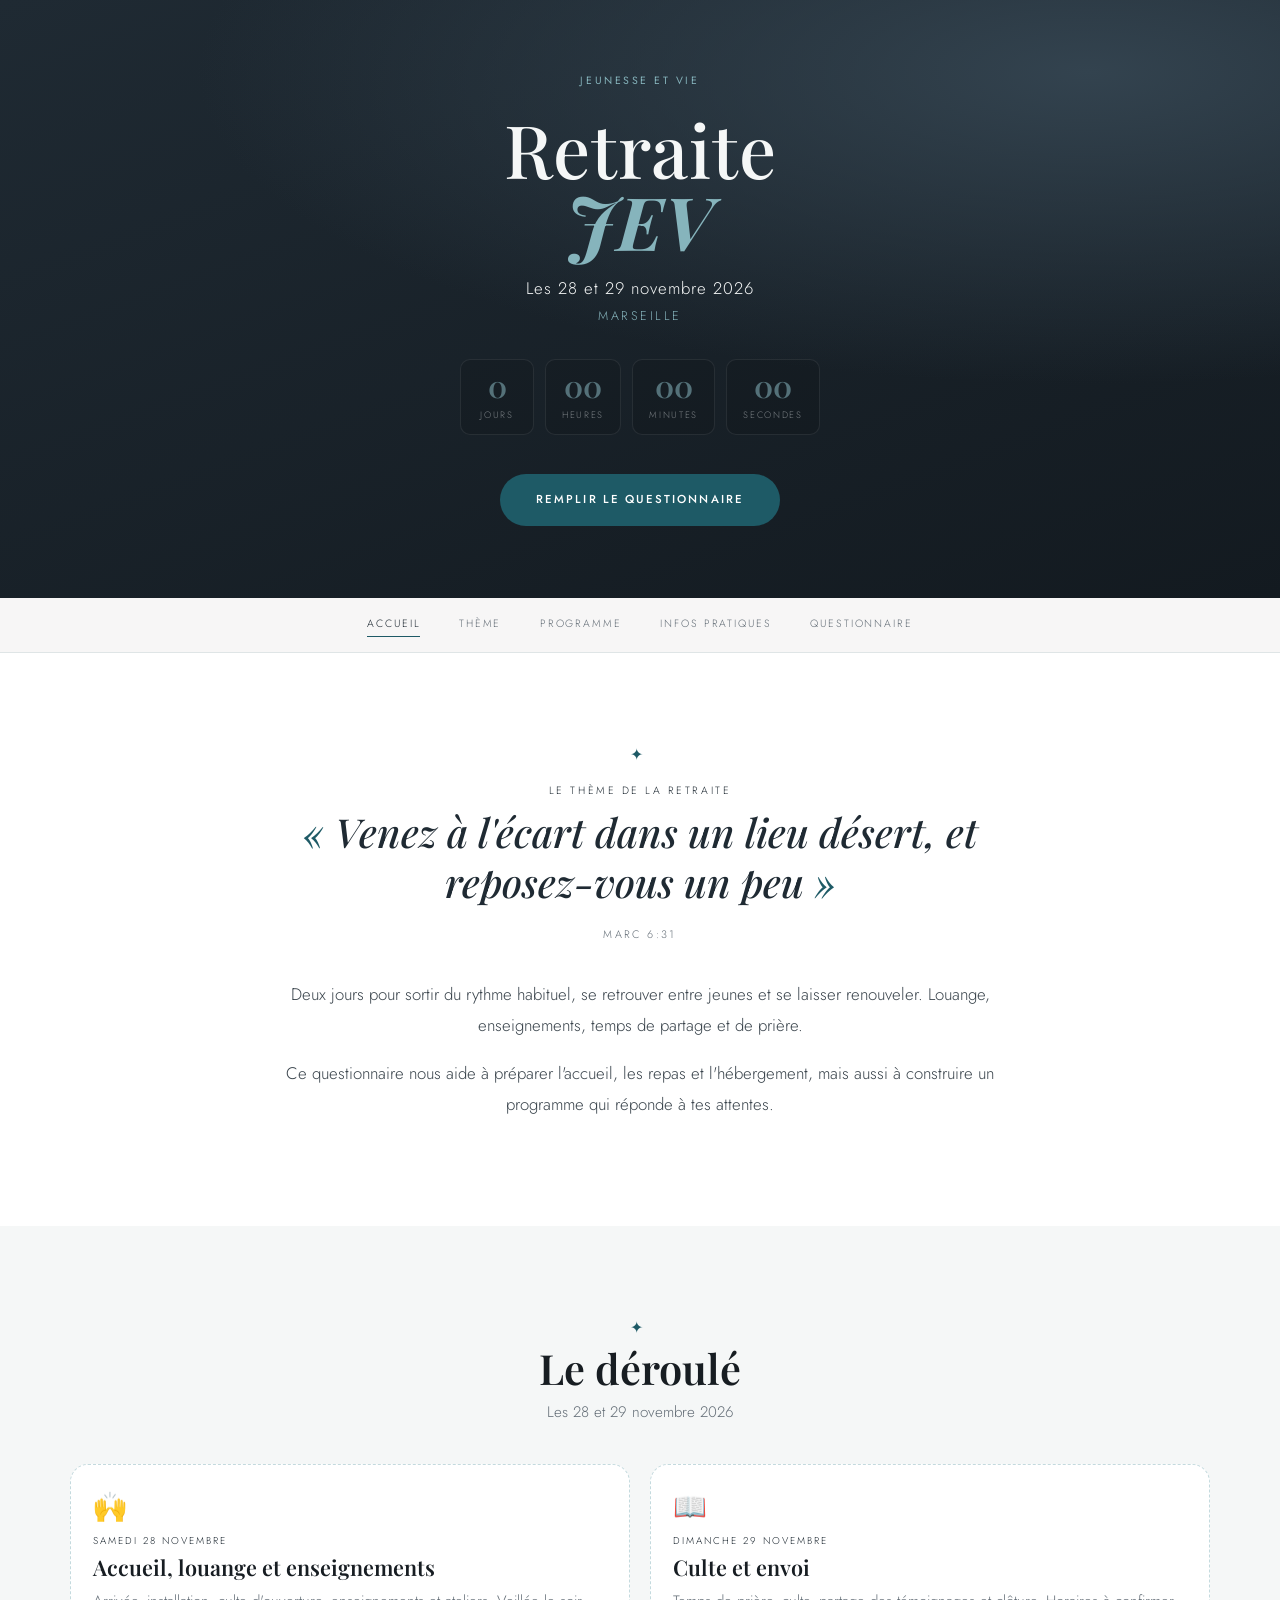
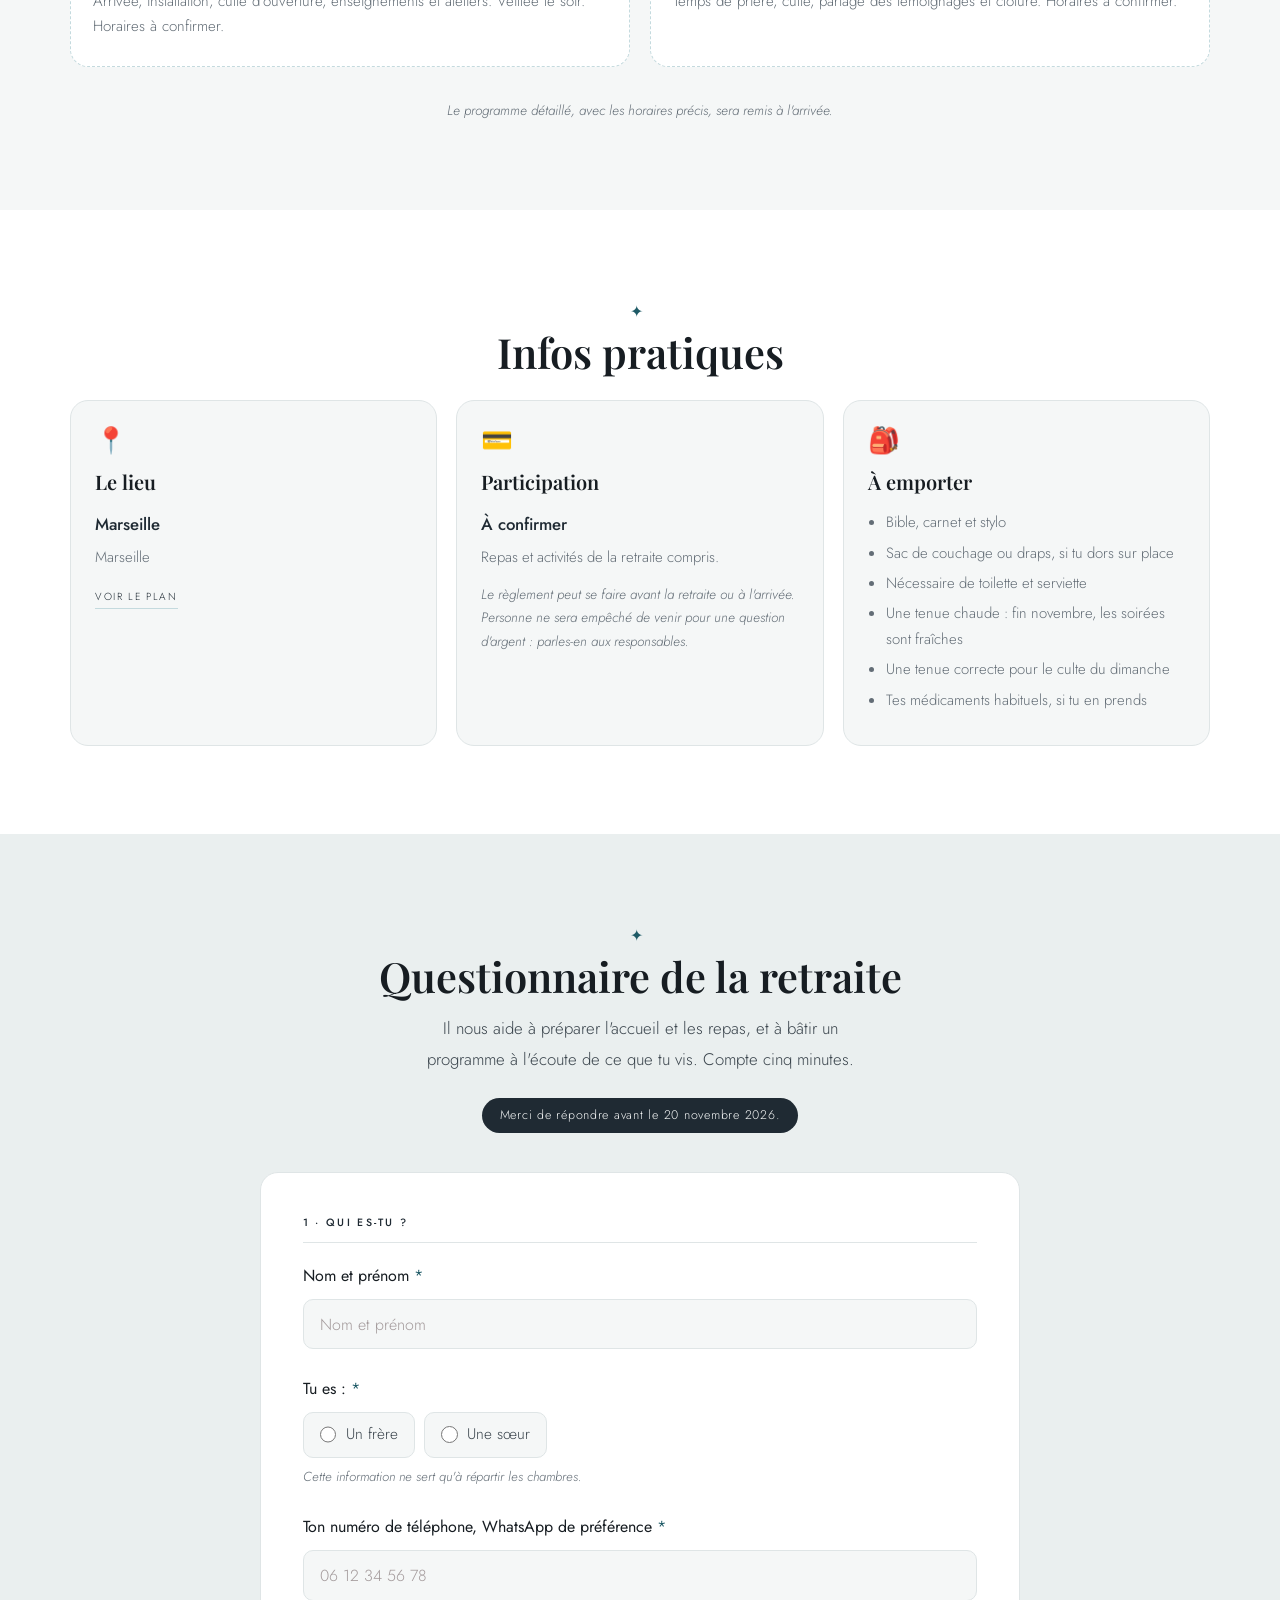
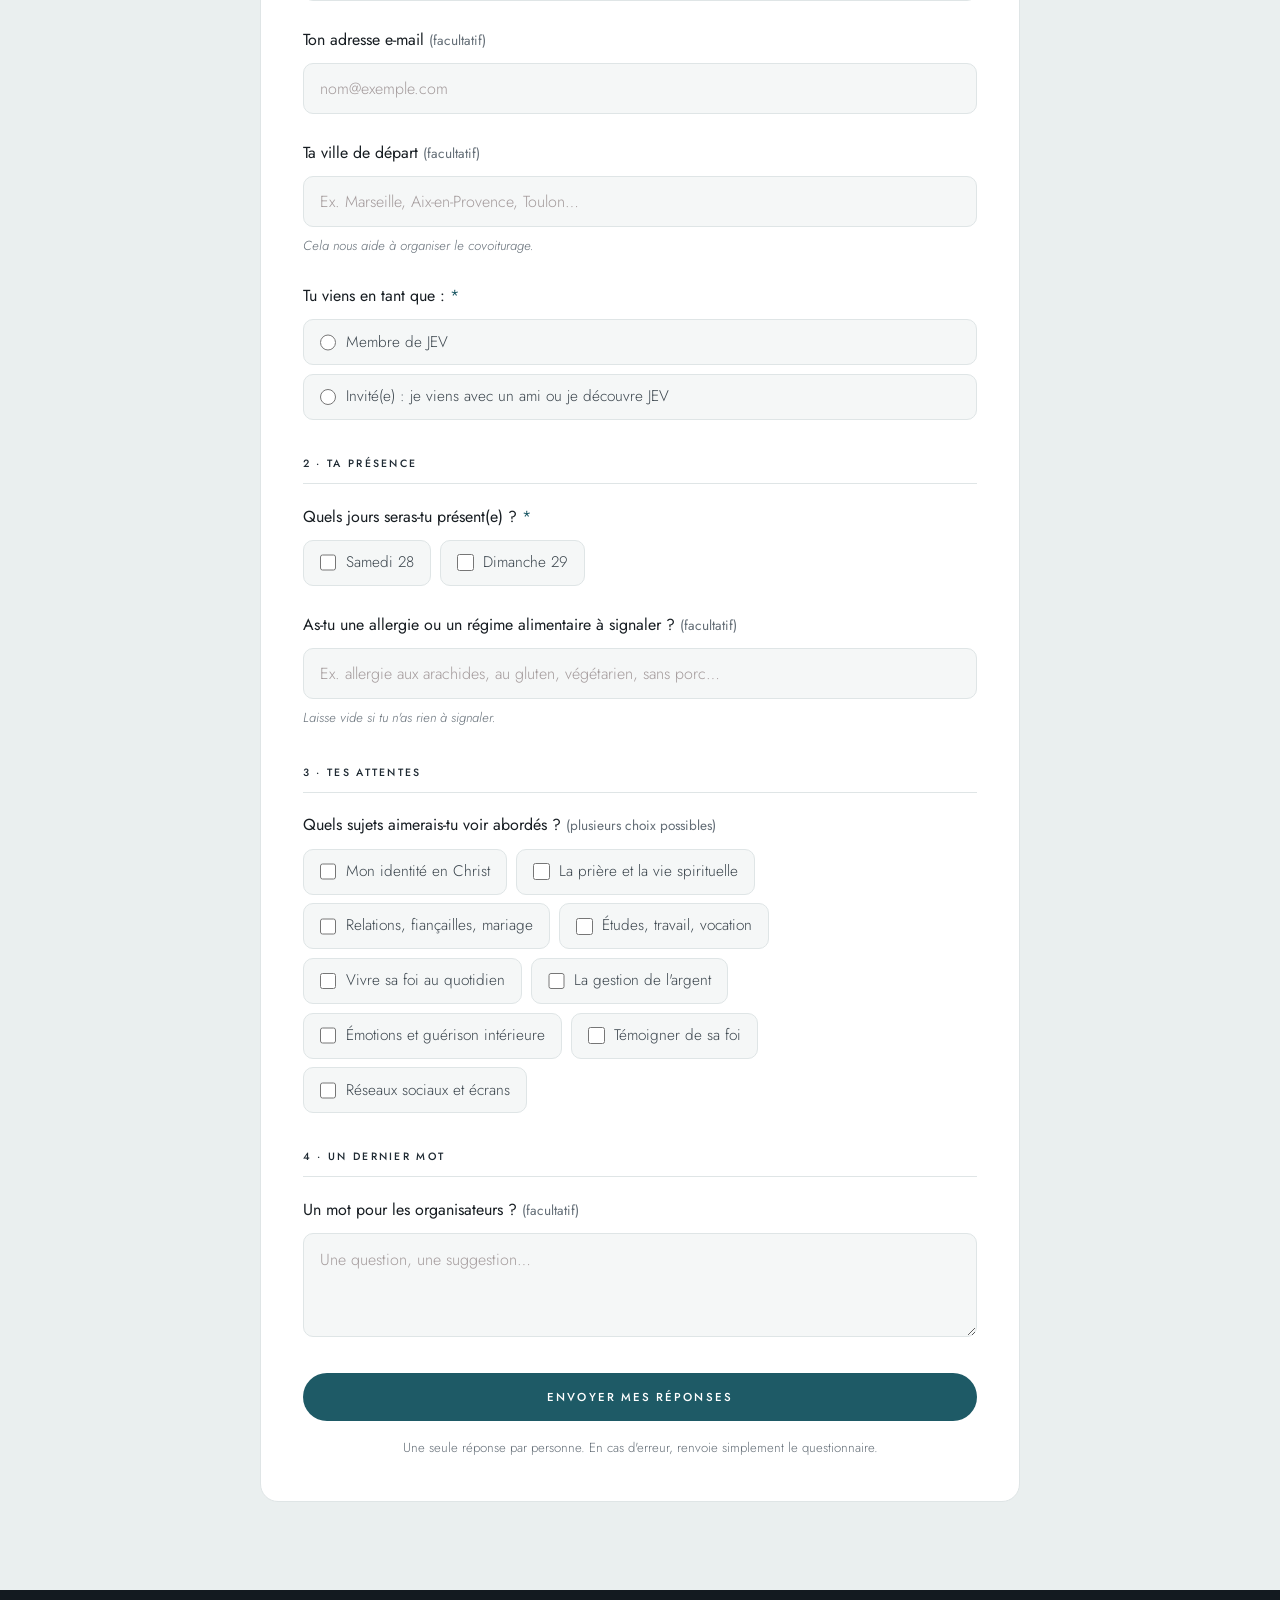
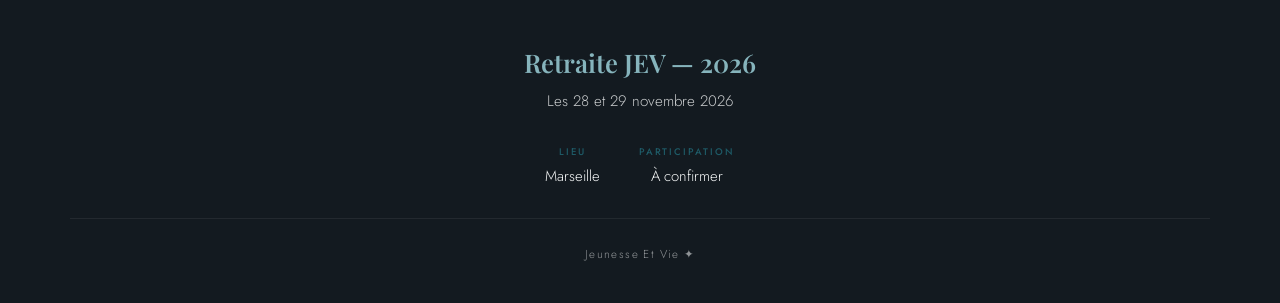
==== index.html @ a03379f2 "Site du questionnaire de la retraite JEV Co-Authored-By: Claude Opus 5.5 <noreply@anthropic.com>" ====
<!DOCTYPE html>
<html lang="fr">
<head>
<meta charset="utf-8">
<meta name="viewport" content="width=device-width, initial-scale=1">
<title>Retraite JEV 2026 — Questionnaire</title>
<meta name="description" content="Retraite de Jeunesse Et Vie, les 28 et 29 novembre 2026 à Marseille. Inscris-toi et dis-nous ce que tu attends de ces deux jours.">

<meta property="og:title" content="Retraite JEV — 28 et 29 novembre 2026, Marseille">
<meta property="og:description" content="Inscris-toi à la retraite de Jeunesse Et Vie et partage tes attentes.">
<meta property="og:type" content="website">

<link rel="preconnect" href="https://fonts.googleapis.com">
<link rel="preconnect" href="https://fonts.gstatic.com" crossorigin>
<link href="https://fonts.googleapis.com/css2?family=Playfair+Display:ital,wght@0,500;0,600;0,700;1,500&family=Jost:wght@300;400;500;600&display=swap" rel="stylesheet">
<link rel="stylesheet" href="style.css">
</head>
<body>

<div id="demo-banner" class="demo-banner" hidden>
  <strong>Mode démonstration</strong> — Supabase n'est pas encore configuré&nbsp;: les réponses restent dans le navigateur et ne parviennent pas aux organisateurs.
  <span class="demo-banner__hint">N'envoyez pas encore le lien&nbsp;: ce bandeau disparaîtra dès que les deux clés seront renseignées dans <code>config.js</code> (voir README.md).</span>
</div>

<!-- ============================ HERO ============================ -->
<header class="hero hero--seul" id="accueil">
  <div class="hero__text">
    <p class="overline" id="hero-orga">Jeunesse Et Vie</p>
    <h1 class="titre">
      <span>Retraite</span>
      <span class="titre__fort">JEV</span>
    </h1>
    <p class="hero__date" data-date-texte>Les 28 et 29 novembre 2026</p>
    <p class="hero__lieu" id="hero-lieu">Marseille</p>

    <div class="countdown" id="countdown" aria-label="Compte à rebours">
      <div class="countdown__cell"><b data-cd="j">–</b><span>jours</span></div>
      <div class="countdown__cell"><b data-cd="h">–</b><span>heures</span></div>
      <div class="countdown__cell"><b data-cd="m">–</b><span>minutes</span></div>
      <div class="countdown__cell"><b data-cd="s">–</b><span>secondes</span></div>
    </div>

    <a class="btn btn--primary" href="#inscription">Remplir le questionnaire</a>
  </div>
</header>

<!-- ============================ NAV ============================ -->
<nav class="nav" id="nav">
  <a href="#accueil">Accueil</a>
  <a href="#theme">Thème</a>
  <a href="#programme">Programme</a>
  <a href="#infos">Infos pratiques</a>
  <a href="#inscription">Questionnaire</a>
</nav>

<!-- ============================ THÈME ============================ -->
<section class="section section--theme" id="theme">
  <div class="wrap wrap--narrow center">
    <span class="ornament">✦</span>
    <p class="section__over">Le thème de la retraite</p>
    <blockquote class="citation">
      <p id="theme-citation"></p>
      <cite id="theme-ref"></cite>
    </blockquote>
    <div class="lede" id="theme-texte"></div>
  </div>
</section>

<!-- ========================== PROGRAMME ========================== -->
<section class="section section--programme" id="programme">
  <div class="wrap">
    <div class="center">
      <span class="ornament">✦</span>
      <h2 class="h2">Le déroulé</h2>
      <p class="section__sub" data-date-texte>Les 28 et 29 novembre 2026</p>
    </div>
    <div class="timeline" id="timeline"></div>
    <p class="programme__note">Le programme détaillé, avec les horaires précis, sera remis à l'arrivée.</p>
  </div>
</section>

<!-- =========================== INFOS =========================== -->
<section class="section section--infos" id="infos">
  <div class="wrap">
    <div class="center">
      <span class="ornament">✦</span>
      <h2 class="h2">Infos pratiques</h2>
    </div>

    <div class="cards">
      <article class="card">
        <div class="card__icone" aria-hidden="true">📍</div>
        <h3 class="card__titre">Le lieu</h3>
        <p class="card__fort" id="lieu-nom">Marseille</p>
        <p class="card__texte" id="lieu-adresse"></p>
        <a class="card__lien" id="lieu-carte" href="#" target="_blank" rel="noopener" hidden>Voir le plan</a>
      </article>

      <article class="card">
        <div class="card__icone" aria-hidden="true">💳</div>
        <h3 class="card__titre">Participation</h3>
        <p class="card__fort" id="cotisation-montant"></p>
        <p class="card__texte" id="cotisation-detail"></p>
        <div class="card__paiement" id="cotisation-paiement"></div>
        <p class="card__note" id="cotisation-note"></p>
      </article>

      <article class="card">
        <div class="card__icone" aria-hidden="true">🎒</div>
        <h3 class="card__titre">À emporter</h3>
        <ul class="card__liste">
          <li>Bible, carnet et stylo</li>
          <li>Sac de couchage ou draps, si tu dors sur place</li>
          <li>Nécessaire de toilette et serviette</li>
          <li>Une tenue chaude : fin novembre, les soirées sont fraîches</li>
          <li>Une tenue correcte pour le culte du dimanche</li>
          <li>Tes médicaments habituels, si tu en prends</li>
        </ul>
      </article>

      <article class="card" id="card-contact">
        <div class="card__icone" aria-hidden="true">📞</div>
        <h3 class="card__titre">Une question&nbsp;?</h3>
        <p class="card__texte">Les responsables répondent à toutes tes questions&nbsp;:</p>
        <p class="card__fort"><a id="infoline-lien" href="#"></a></p>
        <a class="card__lien" id="infoline-wa" href="#" target="_blank" rel="noopener">Écrire sur WhatsApp</a>
      </article>
    </div>
  </div>
</section>

<!-- ========================= QUESTIONNAIRE ========================= -->
<section class="section section--form" id="inscription">
  <div class="wrap wrap--form">
    <div class="center">
      <span class="ornament">✦</span>
      <h2 class="h2">Questionnaire de la retraite</h2>
      <p class="lede lede--tight">
        Il nous aide à préparer l'accueil et les repas,
        et à bâtir un programme à l'écoute de ce que tu vis. Compte cinq minutes.
      </p>
      <p class="deadline" id="deadline"></p>
    </div>

    <form class="form" id="camp-form" novalidate>

      <!-- ============ 1. Identité ============ -->
      <p class="form__etape">1 · Qui es-tu&nbsp;?</p>

      <fieldset class="field">
        <label class="q" for="nom">Nom et prénom <span class="req">*</span></label>
        <input class="input" type="text" id="nom" name="nom" autocomplete="name"
               placeholder="Nom et prénom" required>
        <p class="err" data-err-for="nom"></p>
      </fieldset>

      <fieldset class="field">
        <legend class="q">Tu es&nbsp;: <span class="req">*</span></legend>
        <div class="choices choices--row">
          <label class="choice"><input type="radio" name="sexe" value="Frère"><span>Un frère</span></label>
          <label class="choice"><input type="radio" name="sexe" value="Sœur"><span>Une sœur</span></label>
        </div>
        <p class="hint">Cette information ne sert qu'à répartir les chambres.</p>
        <p class="err" data-err-for="sexe"></p>
      </fieldset>

      <fieldset class="field">
        <label class="q" for="telephone">Ton numéro de téléphone, WhatsApp de préférence <span class="req">*</span></label>
        <input class="input" type="tel" id="telephone" name="telephone" autocomplete="tel"
               placeholder="06 12 34 56 78" required>
        <p class="err" data-err-for="telephone"></p>
      </fieldset>

      <fieldset class="field">
        <label class="q" for="email">Ton adresse e-mail <span class="opt">(facultatif)</span></label>
        <input class="input" type="email" id="email" name="email" autocomplete="email"
               placeholder="nom@exemple.com">
      </fieldset>

      <fieldset class="field">
        <label class="q" for="ville">Ta ville de départ <span class="opt">(facultatif)</span></label>
        <input class="input" type="text" id="ville" name="ville"
               placeholder="Ex. Marseille, Aix-en-Provence, Toulon…">
        <p class="hint">Cela nous aide à organiser le covoiturage.</p>
      </fieldset>

      <fieldset class="field">
        <legend class="q">Tu viens en tant que&nbsp;: <span class="req">*</span></legend>
        <div class="choices">
          <label class="choice"><input type="radio" name="statut" value="Membre de JEV"><span>Membre de JEV</span></label>
          <label class="choice"><input type="radio" name="statut" value="Invité(e)"><span>Invité(e) : je viens avec un ami ou je découvre JEV</span></label>
        </div>
        <p class="err" data-err-for="statut"></p>
      </fieldset>

      <fieldset class="field" id="field-invite-par" hidden>
        <label class="q" for="invite_par">Qui t'a invité(e)&nbsp;? <span class="opt">(facultatif)</span></label>
        <input class="input" type="text" id="invite_par" name="invite_par" placeholder="Le nom de la personne">
      </fieldset>

      <!-- ============ 2. Présence ============ -->
      <p class="form__etape">2 · Ta présence</p>

      <fieldset class="field">
        <legend class="q">Quels jours seras-tu présent(e)&nbsp;? <span class="req">*</span></legend>
        <div class="choices choices--row">
          <label class="choice"><input type="checkbox" name="jours" value="Sam. 28"><span>Samedi 28</span></label>
          <label class="choice"><input type="checkbox" name="jours" value="Dim. 29"><span>Dimanche 29</span></label>
        </div>
        <p class="err" data-err-for="jours"></p>
      </fieldset>

      <fieldset class="field">
        <label class="q" for="repas">As-tu une allergie ou un régime alimentaire à signaler&nbsp;? <span class="opt">(facultatif)</span></label>
        <input class="input" type="text" id="repas" name="repas"
               placeholder="Ex. allergie aux arachides, au gluten, végétarien, sans porc…">
        <p class="hint">Laisse vide si tu n'as rien à signaler.</p>
      </fieldset>


      <!-- ============ 3. Tes attentes ============ -->
      <p class="form__etape" id="etape-attentes">3 · Tes attentes</p>

      <fieldset class="field">
        <legend class="q">Quels sujets aimerais-tu voir abordés&nbsp;? <span class="opt">(plusieurs choix possibles)</span></legend>
        <div class="choices choices--row">
          <label class="choice"><input type="checkbox" name="sujets" value="Mon identité en Christ"><span>Mon identité en Christ</span></label>
          <label class="choice"><input type="checkbox" name="sujets" value="La prière et la vie spirituelle"><span>La prière et la vie spirituelle</span></label>
          <label class="choice"><input type="checkbox" name="sujets" value="Les relations, les fiançailles, le mariage"><span>Relations, fiançailles, mariage</span></label>
          <label class="choice"><input type="checkbox" name="sujets" value="Les études, le travail, la vocation"><span>Études, travail, vocation</span></label>
          <label class="choice"><input type="checkbox" name="sujets" value="Vivre sa foi au quotidien"><span>Vivre sa foi au quotidien</span></label>
          <label class="choice"><input type="checkbox" name="sujets" value="La gestion de l'argent"><span>La gestion de l'argent</span></label>
          <label class="choice"><input type="checkbox" name="sujets" value="Les émotions, les blessures, la guérison intérieure"><span>Émotions et guérison intérieure</span></label>
          <label class="choice"><input type="checkbox" name="sujets" value="Témoigner de sa foi"><span>Témoigner de sa foi</span></label>
          <label class="choice"><input type="checkbox" name="sujets" value="Les réseaux sociaux et l'usage des écrans"><span>Réseaux sociaux et écrans</span></label>
        </div>
      </fieldset>

      <!-- ============ 4. Commissions ============ -->
      <p class="form__etape" id="etape-contribution">4 · Les commissions</p>

      <div id="bloc-commissions" hidden>
        <fieldset class="field">
          <legend class="q">Dans quelle(s) commission(s) aimerais-tu servir&nbsp;? <span class="opt">(plusieurs choix possibles)</span></legend>
          <p class="hint">Les commissions préparent la retraite dès maintenant et la font vivre sur place. Coche celles qui te parlent : un responsable te recontactera.</p>
          <div class="choices">
            <label class="choice choice--desc"><input type="checkbox" name="commissions" value="Accueil &amp; Hébergement"><span><b>Accueil &amp; Hébergement</b><small>Organisation de l'accueil des frères : gestion des arrivées, du nombre de participants, de l'installation et du couchage.</small></span></label>
            <label class="choice choice--desc"><input type="checkbox" name="commissions" value="Communication"><span><b>Communication</b><small>Gestion de tous les moyens de communication de la retraite : flyers, teaser, spot, annonces et transmission des informations pratiques.</small></span></label>
            <label class="choice choice--desc"><input type="checkbox" name="commissions" value="Prière / Jeûnes"><span><b>Prière / Jeûnes</b><small>Porter la retraite par la prière et le jeûne avant et pendant l'événement.</small></span></label>
            <label class="choice choice--desc"><input type="checkbox" name="commissions" value="Point financier"><span><b>Point financier</b><small>Gestion financière de la retraite : réflexion sur le budget, mobilisation des ressources et recherche de fonds.</small></span></label>
            <label class="choice choice--desc"><input type="checkbox" name="commissions" value="Logistique"><span><b>Logistique</b><small>Penser et organiser le schéma logistique depuis toutes les villes vers le lieu de la retraite, calcul des différents coûts.</small></span></label>
            <label class="choice choice--desc"><input type="checkbox" name="commissions" value="Enfants"><span><b>Enfants</b><small>Ministère auprès des enfants : encadrement et gestion des enfants durant toute la retraite.</small></span></label>
            <label class="choice choice--desc"><input type="checkbox" name="commissions" value="Point santé"><span><b>Point santé</b><small>Gestion de la trousse de secours et des soins de première nécessité (de préférence par des frères du domaine de la santé).</small></span></label>
            <label class="choice choice--desc"><input type="checkbox" name="commissions" value="Animation"><span><b>Animation</b><small>Organisation des jeux et activités favorisant la communion fraternelle.</small></span></label>
            <label class="choice choice--desc"><input type="checkbox" name="commissions" value="Restauration"><span><b>Restauration</b><small>Élaboration des menus, calcul du budget, courses, préparation des repas et service.</small></span></label>
            <label class="choice choice--desc"><input type="checkbox" name="commissions" value="Louange"><span><b>Louange</b><small>Gestion de la chorale et des temps de louange tout au long de la retraite.</small></span></label>
            <label class="choice choice--desc"><input type="checkbox" name="commissions" value="Évangélisation"><span><b>Évangélisation</b><small>Mobilisation et accompagnement de l'équipe dans l'évangélisation.</small></span></label>
            <label class="choice choice--desc"><input type="checkbox" name="commissions" value="Nettoyage"><span><b>Nettoyage</b><small>Entretien, hygiène tout au long de la retraite et remise en état des lieux, notamment à la fin de la retraite.</small></span></label>
            <label class="choice choice--desc"><input type="checkbox" name="commissions" value="Littérature chrétienne"><span><b>Littérature chrétienne</b><small>Transport sur le lieu de la retraite, vente, présentation et conseil de livres chrétiens.</small></span></label>
            <label class="choice choice--desc"><input type="checkbox" name="commissions" value="Lieu de la retraite"><span><b>Lieu de la retraite</b><small>Gestion du lieu : accès, organisation pratique et coordination / discipline sur place.</small></span></label>
            <label class="choice choice--desc"><input type="checkbox" name="commissions" value="Sonorisation &amp; Projection"><span><b>Sonorisation &amp; Projection</b><small>Gestion de la sonorisation et de la projection : installation, réglages et suivi technique pendant la retraite.</small></span></label>
            <label class="choice choice--desc"><input type="checkbox" name="commissions" value="Archives"><span><b>Archives</b><small>Gestion des photos, vidéos et archives de la retraite.</small></span></label>
            <label class="choice choice--desc"><input type="checkbox" name="commissions" value="Statistiques"><span><b>Statistiques</b><small>Décompte et liste des participants par jour, en présentiel et en ligne ; recensement des invités, convertis, restaurations, baptêmes… (en lien avec l'accueil).</small></span></label>
            <label class="choice choice--desc"><input type="checkbox" name="commissions" value="Conseil et baptêmes"><span><b>Conseil et baptêmes</b><small>Organisation du conseil après l'évangélisation et des baptêmes (lieu…).</small></span></label>
            <label class="choice choice--desc"><input type="checkbox" name="commissions" value="Scribes – Compte rendu"><span><b>Scribes – Compte rendu</b><small>Prise de notes tout au long de la retraite pour retranscrire, partager et conserver tout ce qui a été dit et fait.</small></span></label>
            <label class="choice"><input type="checkbox" name="commissions" value="Aucune pour cette fois"><span>Je ne peux pas m'engager cette fois</span></label>
          </div>
        </fieldset>
      </div>

      <fieldset class="field">
        <label class="q" for="message">Un mot pour les organisateurs&nbsp;? <span class="opt">(facultatif)</span></label>
        <textarea class="input" id="message" name="message" rows="3"
                  placeholder="Une question, une suggestion…"></textarea>
      </fieldset>

      <p class="form-error" id="form-error" hidden></p>

      <button class="btn btn--primary btn--block" type="submit" id="submit-btn">Envoyer mes réponses</button>
      <p class="form-note">Une seule réponse par personne. En cas d'erreur, renvoie simplement le questionnaire.</p>
    </form>

    <!-- écran de remerciement -->
    <div class="thanks" id="thanks" hidden>
      <span class="ornament">✦</span>
      <h3 class="h3" id="thanks-title">Merci&nbsp;!</h3>
      <p id="thanks-text"></p>
      <a class="btn btn--ghost" id="thanks-wa" href="#" target="_blank" rel="noopener" hidden>Écrire aux responsables sur WhatsApp</a>
      <button class="btn btn--ghost" type="button" id="again">Remplir pour quelqu'un d'autre</button>
    </div>
  </div>
</section>

<!-- =========================== FOOTER =========================== -->
<footer class="footer">
  <div class="wrap center">
    <p class="footer__titre" id="footer-titre">Retraite JEV 2026</p>
    <p class="footer__date" data-date-texte>Les 28 et 29 novembre 2026</p>
    <div class="footer__infos" id="footer-infos"></div>
    <p class="footer__credit" id="footer-orga">Jeunesse Et Vie ✦</p>
  </div>
</footer>

<script src="config.js"></script>
<script src="app.js"></script>
</body>
</html>
---- style.css ----
/* =====================================================================
   Retraite JEV — Jeunesse Et Vie
   Palette : anthracite, bleu pétrole et blanc cassé.
   Pour changer les couleurs du site, il suffit de modifier les valeurs
   ci-dessous : tout le reste suit automatiquement.
   ===================================================================== */

:root{
  --principal:        #1F2A33;   /* couleur principale — anthracite */
  --principal-clair:  #33434F;
  --principal-sombre: #131A20;   /* hero, pied de page */
  --accent:           #1E5A66;   /* couleur d'accent — bleu pétrole */
  --accent-clair:     #86B4BC;
  --accent-sombre:    #154550;   /* survol des boutons */

  --fond:             #F5F7F7;   /* fond des pages — blanc cassé */
  --fond-2:           #EAEFEF;
  --fond-accent:      #EAF2F3;   /* choix coché, tuile mise en avant */
  --blanc:            #FFFFFF;

  --noir:             #171D22;   /* titres */
  --noir-doux:        #3A444C;   /* texte courant */
  --gris:             #636D76;   /* texte secondaire */
  --line:             #DFE5E6;
  --line-accent:      #C4DADE;
  --err:              #C62A17;

  --serif: "Playfair Display", Georgia, "Times New Roman", serif;
  --sans:  "Jost", "Segoe UI", system-ui, -apple-system, sans-serif;
  --r:     10px;
  --r-lg:  18px;
}

*, *::before, *::after{ box-sizing:border-box; }

html{ scroll-behavior:smooth; }

body{
  margin:0;
  font-family:var(--sans);
  font-weight:300;
  font-size:1rem;
  line-height:1.7;
  color:var(--noir-doux);
  background:var(--fond);
  -webkit-font-smoothing:antialiased;
}

img{ max-width:100%; height:auto; display:block; }
a{ color:var(--principal); }

.wrap{ width:min(1140px, 100% - 2.5rem); margin:0 auto; }
.wrap--narrow{ width:min(720px, 100% - 2.5rem); }
.wrap--form{ width:min(760px, 100% - 2.5rem); }
.center{ text-align:center; }

/* ---------------------------- Bandeau démo ---------------------------- */
.demo-banner{
  background:var(--principal-sombre); color:var(--fond);
  padding:.9rem 1.4rem; font-size:.86rem; line-height:1.55; text-align:center;
}
.demo-banner strong{ color:var(--accent-clair); font-weight:500; }
.demo-banner__hint{ display:block; opacity:.75; font-size:.78rem; margin-top:.3rem; }
.demo-banner code{ font-family:ui-monospace,"Cascadia Mono",monospace; color:var(--accent-clair); }

/* ------------------------------- Titres ------------------------------- */
.overline{
  font-size:.66rem; letter-spacing:.24em; text-transform:uppercase;
  color:var(--accent-clair); font-weight:400; margin:0 0 1.4rem; line-height:1.7;
}
.h2{
  font-family:var(--serif); font-weight:600; font-size:clamp(1.8rem, 4vw, 2.6rem);
  color:var(--noir); margin:.2rem 0 .5rem; line-height:1.15;
}
.h3{
  font-family:var(--serif); font-weight:600; font-size:1.7rem;
  color:var(--noir); margin:.4rem 0 .6rem;
}
.ornament{ display:block; color:var(--accent); font-size:1rem; letter-spacing:.4em; }
.section__over{
  font-size:.66rem; letter-spacing:.24em; text-transform:uppercase;
  color:var(--principal); margin:.9rem 0 .4rem;
}
.section__sub{ color:var(--gris); font-size:.95rem; margin:.2rem 0 2.4rem; }
.lede{ font-size:1.05rem; line-height:1.85; color:var(--noir-doux); }
.lede p{ margin:0 0 1.1rem; }
.lede--tight{ margin:.8rem auto 1rem; max-width:44ch; }

/* ------------------------------ Boutons ------------------------------ */
.btn{
  display:inline-block; border:1px solid transparent; border-radius:99px;
  padding:.95rem 2.2rem; font-family:var(--sans); font-size:.72rem; font-weight:500;
  letter-spacing:.18em; text-transform:uppercase; text-decoration:none;
  cursor:pointer; transition:background .18s, color .18s, border-color .18s, transform .18s;
}
.btn--primary{ background:var(--accent); color:var(--blanc); }
.btn--primary:hover{ background:var(--accent-sombre); transform:translateY(-1px); }
.btn--primary[disabled]{ opacity:.6; cursor:progress; transform:none; }
.btn--ghost{ background:transparent; color:var(--principal); border-color:var(--line-accent); }
.btn--ghost:hover{ background:var(--fond-2); }
.btn--block{ display:block; width:100%; }

/* -------------------------------- Hero -------------------------------- */
.hero{
  background:
    radial-gradient(120% 90% at 85% 12%, var(--principal-clair) 0%, transparent 58%),
    linear-gradient(160deg, var(--principal) 0%, var(--principal-sombre) 100%);
  color:var(--fond);
  display:grid; grid-template-columns:1.05fr .95fr; align-items:center;
  gap:3rem; padding:4.5rem clamp(1.25rem, 5vw, 4.5rem);
}
.hero__text{ max-width:36rem; }
.hero--seul{ grid-template-columns:1fr; justify-items:center; text-align:center; }
.hero--seul .countdown{ justify-content:center; }
.titre{
  font-family:var(--serif); font-weight:500; margin:0 0 1.1rem;
  font-size:clamp(2.6rem, 7vw, 4.6rem); line-height:.98; letter-spacing:.01em;
}
.titre span{ display:block; }
.titre__fort{ color:var(--accent-clair); font-weight:700; font-style:italic; }
.hero__date{
  font-size:1.05rem; letter-spacing:.06em; margin:0 0 .2rem; color:var(--fond);
}
.hero__lieu{
  font-size:.78rem; letter-spacing:.2em; text-transform:uppercase;
  color:var(--accent-clair); margin:0 0 2rem;
}
.hero__photo img{
  border-radius:var(--r-lg); box-shadow:0 24px 60px rgba(0,0,0,.35);
  transform:rotate(1.4deg);
}

.countdown{ display:flex; gap:.7rem; margin:0 0 2.4rem; flex-wrap:wrap; }
.countdown__cell{
  background:rgba(0,0,0,.20); border:1px solid rgba(255,255,255,.14);
  border-radius:var(--r); padding:.7rem 1rem; min-width:4.6rem; text-align:center;
}
.countdown__cell b{
  display:block; font-family:var(--serif); font-size:1.9rem; font-weight:600;
  line-height:1; color:var(--accent-clair); font-variant-numeric:tabular-nums;
}
.countdown__cell span{
  display:block; margin-top:.35rem; font-size:.58rem; letter-spacing:.18em;
  text-transform:uppercase; opacity:.8;
}
.countdown.is-past{ opacity:.55; }

@media (max-width:860px){
  .hero{ grid-template-columns:1fr; padding:2.5rem 1.25rem 3rem; gap:2.2rem; text-align:center; }
  .hero__text{ order:2; margin:0 auto; }
  .hero__photo{ order:1; }
  .hero__photo img{ transform:none; max-width:26rem; margin:0 auto; }
  .countdown{ justify-content:center; }
}

/* -------------------------------- Nav -------------------------------- */
.nav{
  position:sticky; top:0; z-index:20;
  display:flex; justify-content:center; gap:clamp(.8rem, 3vw, 2.4rem); flex-wrap:wrap;
  background:rgba(247,246,246,.94); backdrop-filter:blur(8px);
  border-bottom:1px solid var(--line); padding:.9rem 1rem;
}
.nav a{
  font-size:.66rem; letter-spacing:.18em; text-transform:uppercase;
  color:var(--gris); text-decoration:none; padding:.2rem 0;
  border-bottom:1px solid transparent; transition:color .18s, border-color .18s;
}
.nav a:hover{ color:var(--principal); }
.nav a.is-active{ color:var(--principal); border-bottom-color:var(--accent); }

/* ------------------------------ Sections ------------------------------ */
.section{ padding:clamp(3.2rem, 8vw, 5.5rem) 0; }
.section--theme{ background:var(--blanc); }
.section--programme{ background:var(--fond); }
.section--infos{ background:var(--blanc); }
.section--form{ background:var(--fond-2); }

/* ------------------------------- Thème ------------------------------- */
.citation{ margin:0 0 2rem; }
.citation p{
  font-family:var(--serif); font-style:italic; font-weight:500;
  font-size:clamp(1.6rem, 4.5vw, 2.5rem); line-height:1.25;
  color:var(--principal); margin:0 0 .8rem;
}
.citation p::before{ content:"« "; color:var(--accent); }
.citation p::after{ content:" »"; color:var(--accent); }
.citation cite{
  font-style:normal; font-size:.68rem; letter-spacing:.22em; text-transform:uppercase;
  color:var(--gris);
}

/* ----------------------------- Programme ----------------------------- */
.timeline{
  display:grid; grid-template-columns:repeat(auto-fit, minmax(230px, 1fr));
  gap:1.2rem; margin-top:.5rem;
}
.event{
  background:var(--blanc); border:1px solid var(--line); border-radius:var(--r-lg);
  padding:1.7rem 1.4rem; position:relative;
  transition:transform .18s, box-shadow .18s;
}
.event:hover{ transform:translateY(-3px); box-shadow:0 12px 30px rgba(31,42,51,.10); }
.event__icone{ font-size:1.7rem; line-height:1; margin-bottom:.8rem; }
.event__jour{
  font-size:.62rem; letter-spacing:.2em; text-transform:uppercase;
  color:var(--principal); margin:0 0 .35rem;
}
.event__titre{
  font-family:var(--serif); font-weight:600; font-size:1.35rem;
  color:var(--noir); margin:0 0 .5rem; line-height:1.2;
}
.event__detail{ font-size:.94rem; color:var(--gris); margin:0; line-height:1.65; }
.event.is-todo{ border-style:dashed; border-color:var(--line-accent); }
.programme__note{
  text-align:center; font-size:.85rem; color:var(--gris); margin:2rem 0 0; font-style:italic;
}

/* ---------------------------- Infos / cartes ---------------------------- */
.cards{
  display:grid; grid-template-columns:repeat(auto-fit, minmax(250px, 1fr));
  gap:1.2rem; margin-top:1.5rem;
}
.card{
  background:var(--fond); border:1px solid var(--line); border-radius:var(--r-lg);
  padding:1.7rem 1.5rem;
}
.card__icone{ font-size:1.6rem; line-height:1; margin-bottom:.7rem; }
.card__titre{
  font-family:var(--serif); font-weight:600; font-size:1.25rem;
  color:var(--noir); margin:0 0 .7rem;
}
.card__fort{ font-size:1.05rem; font-weight:500; color:var(--principal); margin:0 0 .4rem; }
.card__fort a{ color:inherit; text-decoration:none; }
.card__fort a:hover{ text-decoration:underline; }
.card__texte{ font-size:.93rem; color:var(--gris); margin:0 0 .6rem; }
.card__note{ font-size:.85rem; color:var(--gris); font-style:italic; margin:.8rem 0 0; }
.card__liste{ margin:0; padding-left:1.15rem; font-size:.93rem; color:var(--gris); }
.card__liste li{ margin-bottom:.32rem; }
.card__lien{
  display:inline-block; margin-top:.5rem; font-size:.64rem; letter-spacing:.16em;
  text-transform:uppercase; color:var(--principal); text-decoration:none;
  border-bottom:1px solid var(--line-accent); padding-bottom:.15rem;
}
.card__lien:hover{ color:var(--principal-sombre); border-color:var(--accent); }
.card__paiement{ margin:.5rem 0 0; font-size:.9rem; }
.card__paiement div{ margin-bottom:.2rem; }
.card__paiement b{
  font-weight:500; color:var(--noir); display:inline-block; min-width:7.5rem;
}
.paiement__titulaire{
  margin-top:.35rem; font-size:.82rem; color:var(--gris);
}

/* ----------------------------- Formulaire ----------------------------- */
.deadline{
  display:inline-block; font-size:.78rem; letter-spacing:.06em;
  background:var(--principal); color:var(--fond);
  padding:.45rem 1.1rem; border-radius:99px; margin:.4rem 0 2.4rem;
}
.form{
  background:var(--blanc); border:1px solid var(--line); border-radius:var(--r-lg);
  padding:clamp(1.5rem, 4vw, 2.6rem);
}
.form__etape{
  font-size:.66rem; letter-spacing:.22em; text-transform:uppercase;
  color:var(--principal); font-weight:500;
  margin:2.2rem 0 1.3rem; padding-bottom:.6rem; border-bottom:1px solid var(--line);
}
.form__etape:first-child{ margin-top:0; }

.field{ border:0; margin:0 0 1.7rem; padding:0; min-width:0; }
.q{
  display:block; font-size:1rem; font-weight:400; color:var(--noir);
  margin:0 0 .7rem; padding:0; line-height:1.5;
}
.req{ color:var(--accent); }
.opt{ color:var(--gris); font-size:.85em; }
.hint{ font-size:.82rem; color:var(--gris); margin:.5rem 0 0; font-style:italic; }

.input{
  width:100%; font-family:var(--sans); font-size:1rem; font-weight:300;
  color:var(--noir); background:var(--fond);
  border:1px solid var(--line); border-radius:var(--r);
  padding:.8rem 1rem; transition:border-color .18s, box-shadow .18s, background .18s;
}
.input--court{ max-width:9rem; }
.input:focus{
  outline:none; background:var(--blanc);
  border-color:var(--principal); box-shadow:0 0 0 3px rgba(138,46,59,.18);
}
.input::placeholder{ color:#A39A9B; }
textarea.input{ resize:vertical; line-height:1.6; }

.choices{ display:flex; flex-direction:column; gap:.55rem; }
.choices--row{ flex-direction:row; flex-wrap:wrap; }
.choice{
  display:inline-flex; align-items:center; gap:.6rem; cursor:pointer;
  border:1px solid var(--line); border-radius:var(--r);
  padding:.7rem 1rem; background:var(--fond);
  transition:border-color .18s, background .18s;
  font-size:.96rem;
}
.choices--row .choice{ flex:0 1 auto; }
.choice:hover{ border-color:var(--line-accent); background:var(--blanc); }
.choice input{ accent-color:var(--principal); width:1.05rem; height:1.05rem; margin:0; flex:none; }
.choice:has(input:checked){
  border-color:var(--principal); background:var(--fond-accent);
}
.choice span{ line-height:1.4; }

.field.is-invalid .input{ border-color:var(--err); background:#FDF3F2; }
.field.is-invalid .choice{ border-color:#E8C4C1; }
.err{ color:var(--err); font-size:.85rem; margin:.5rem 0 0; }
.err:empty{ display:none; }

.form-error{
  background:#FDF3F2; border:1px solid #E8C4C1; color:var(--err);
  border-radius:var(--r); padding:.9rem 1.1rem; font-size:.92rem; margin:0 0 1.2rem;
}
.form-note{ text-align:center; font-size:.82rem; color:var(--gris); margin:1rem 0 0; }

/* --------------------------- Remerciement --------------------------- */
.thanks{
  background:var(--blanc); border:1px solid var(--line-accent); border-radius:var(--r-lg);
  padding:clamp(2rem, 6vw, 3.4rem); text-align:center;
  animation:apparait .55s ease both;
}
.thanks p{ color:var(--noir-doux); max-width:44ch; margin:0 auto 1.8rem; }
.thanks .btn{ margin:0 .35rem .5rem; }
@keyframes apparait{
  from{ opacity:0; transform:translateY(14px); }
  to  { opacity:1; transform:none; }
}

/* ------------------------------ Footer ------------------------------ */
.footer{
  background:var(--principal-sombre); color:var(--fond);
  padding:3.2rem 0 2.4rem;
}
.footer__titre{
  font-family:var(--serif); font-weight:600; font-size:1.6rem;
  color:var(--accent-clair); margin:0 0 .3rem;
}
.footer__date{ font-size:.95rem; opacity:.8; margin:0 0 1.8rem; }
.footer__infos{
  display:flex; justify-content:center; gap:2.4rem; flex-wrap:wrap; margin-bottom:1.8rem;
}
.footer__infos div{ font-size:.93rem; }
.footer__infos b{
  display:block; font-size:.6rem; letter-spacing:.2em; text-transform:uppercase;
  color:var(--accent); font-weight:500; margin-bottom:.25rem;
}
.footer__infos a{ color:var(--fond); }
.footer__credit{
  font-size:.72rem; letter-spacing:.12em; opacity:.55; margin:0;
  border-top:1px solid rgba(255,255,255,.12); padding-top:1.6rem;
}

/* ----------------------------- Impression ----------------------------- */
@media print{
  .nav, .countdown, .demo-banner, .form, .btn{ display:none !important; }
  body{ background:#fff; color:#000; }
  .hero{ background:#fff; color:#000; }
  .titre__fort, .hero__lieu, .overline{ color:#000; }
}

/* Choix accompagné d'une description (commissions) */
.choice--desc{ align-items:flex-start; }
.choice--desc input{ margin-top:.2rem; }
.choice--desc b{ display:block; font-weight:500; color:var(--noir); }
.choice--desc small{ display:block; font-size:.84rem; color:var(--gris); margin-top:.15rem; }
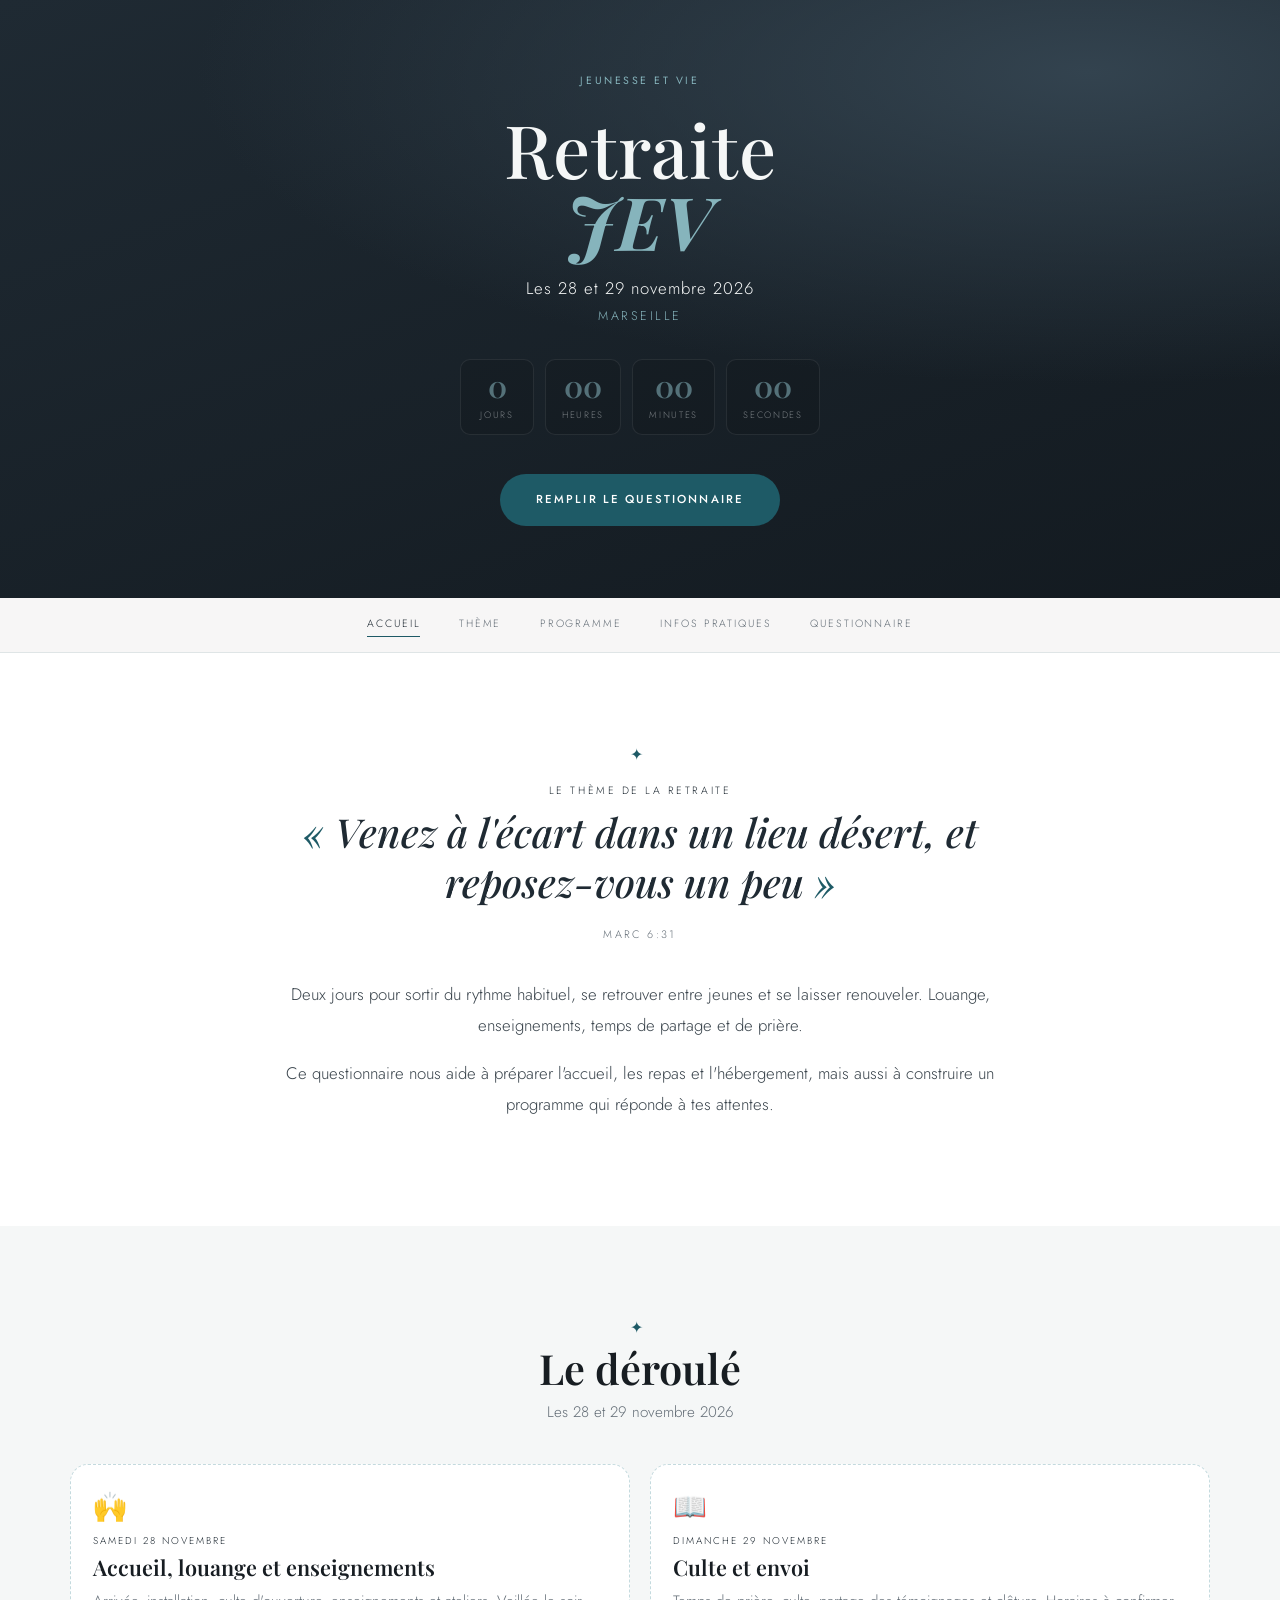
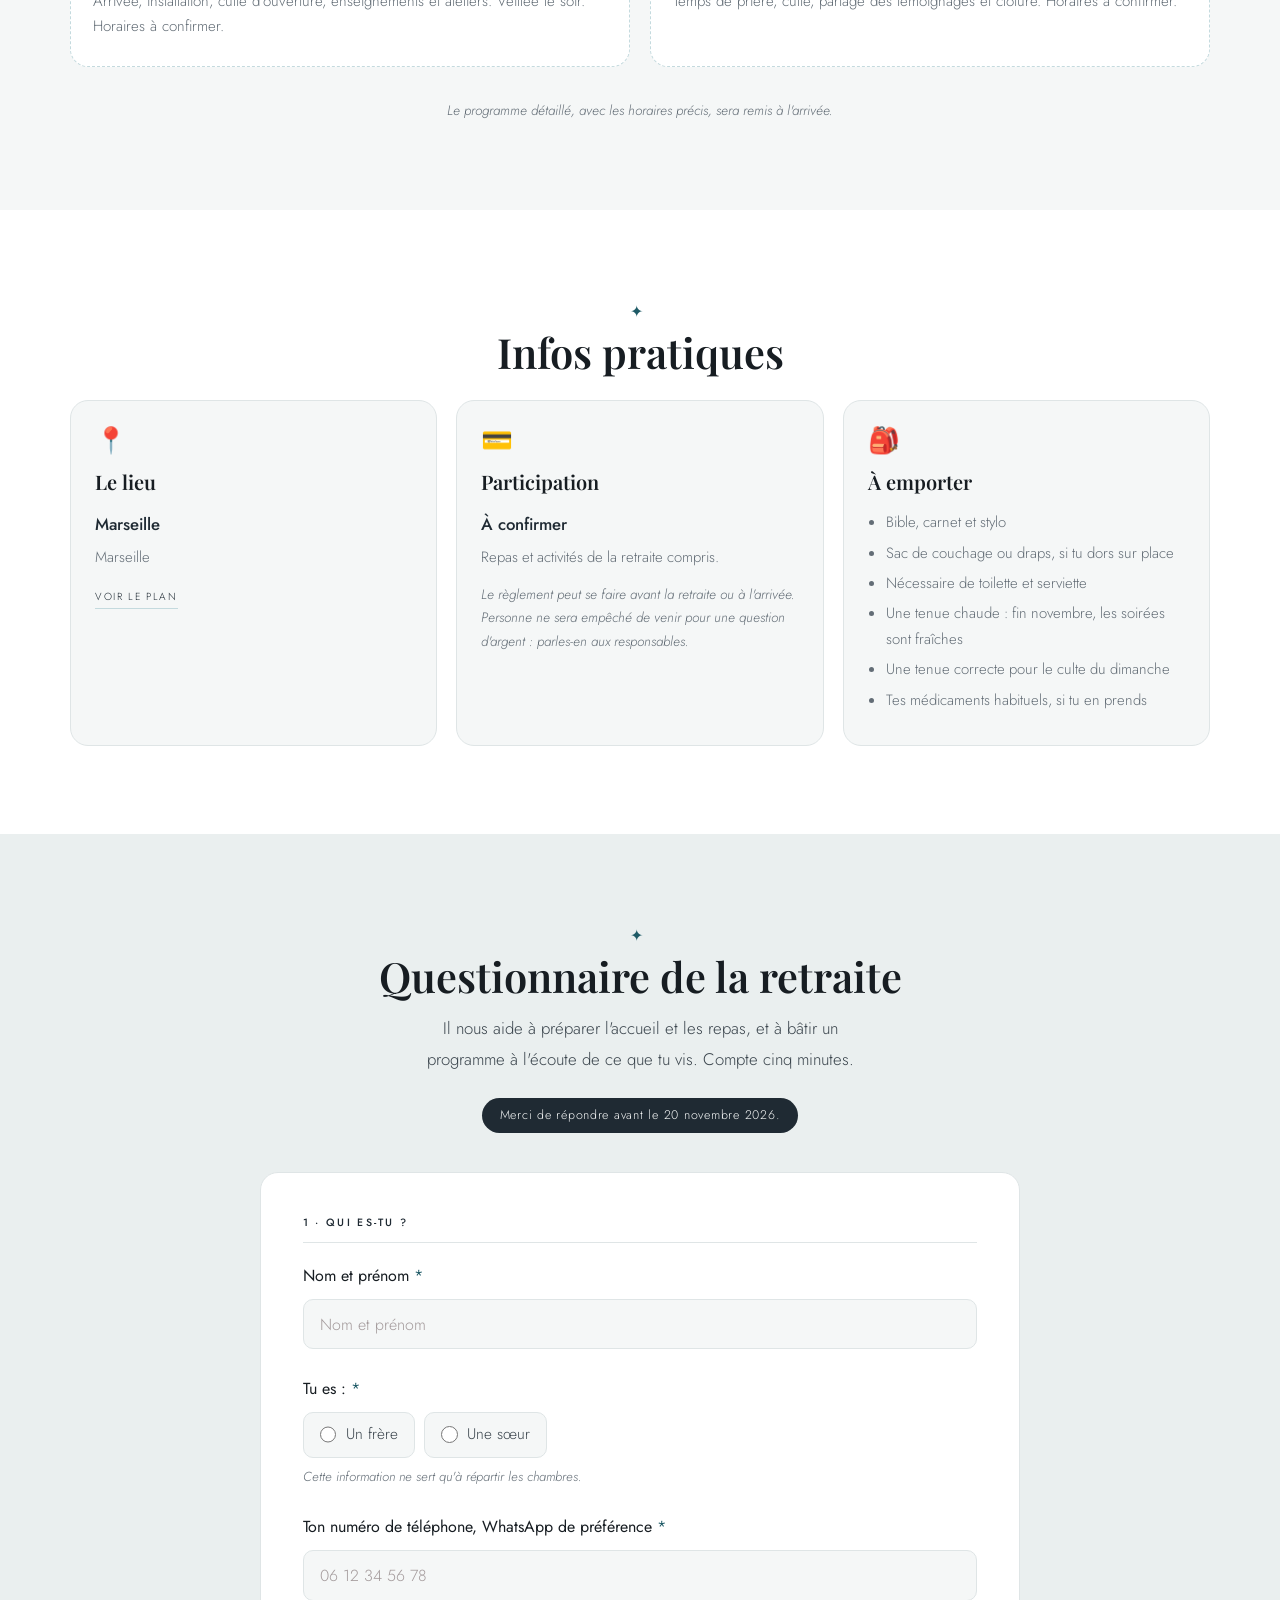
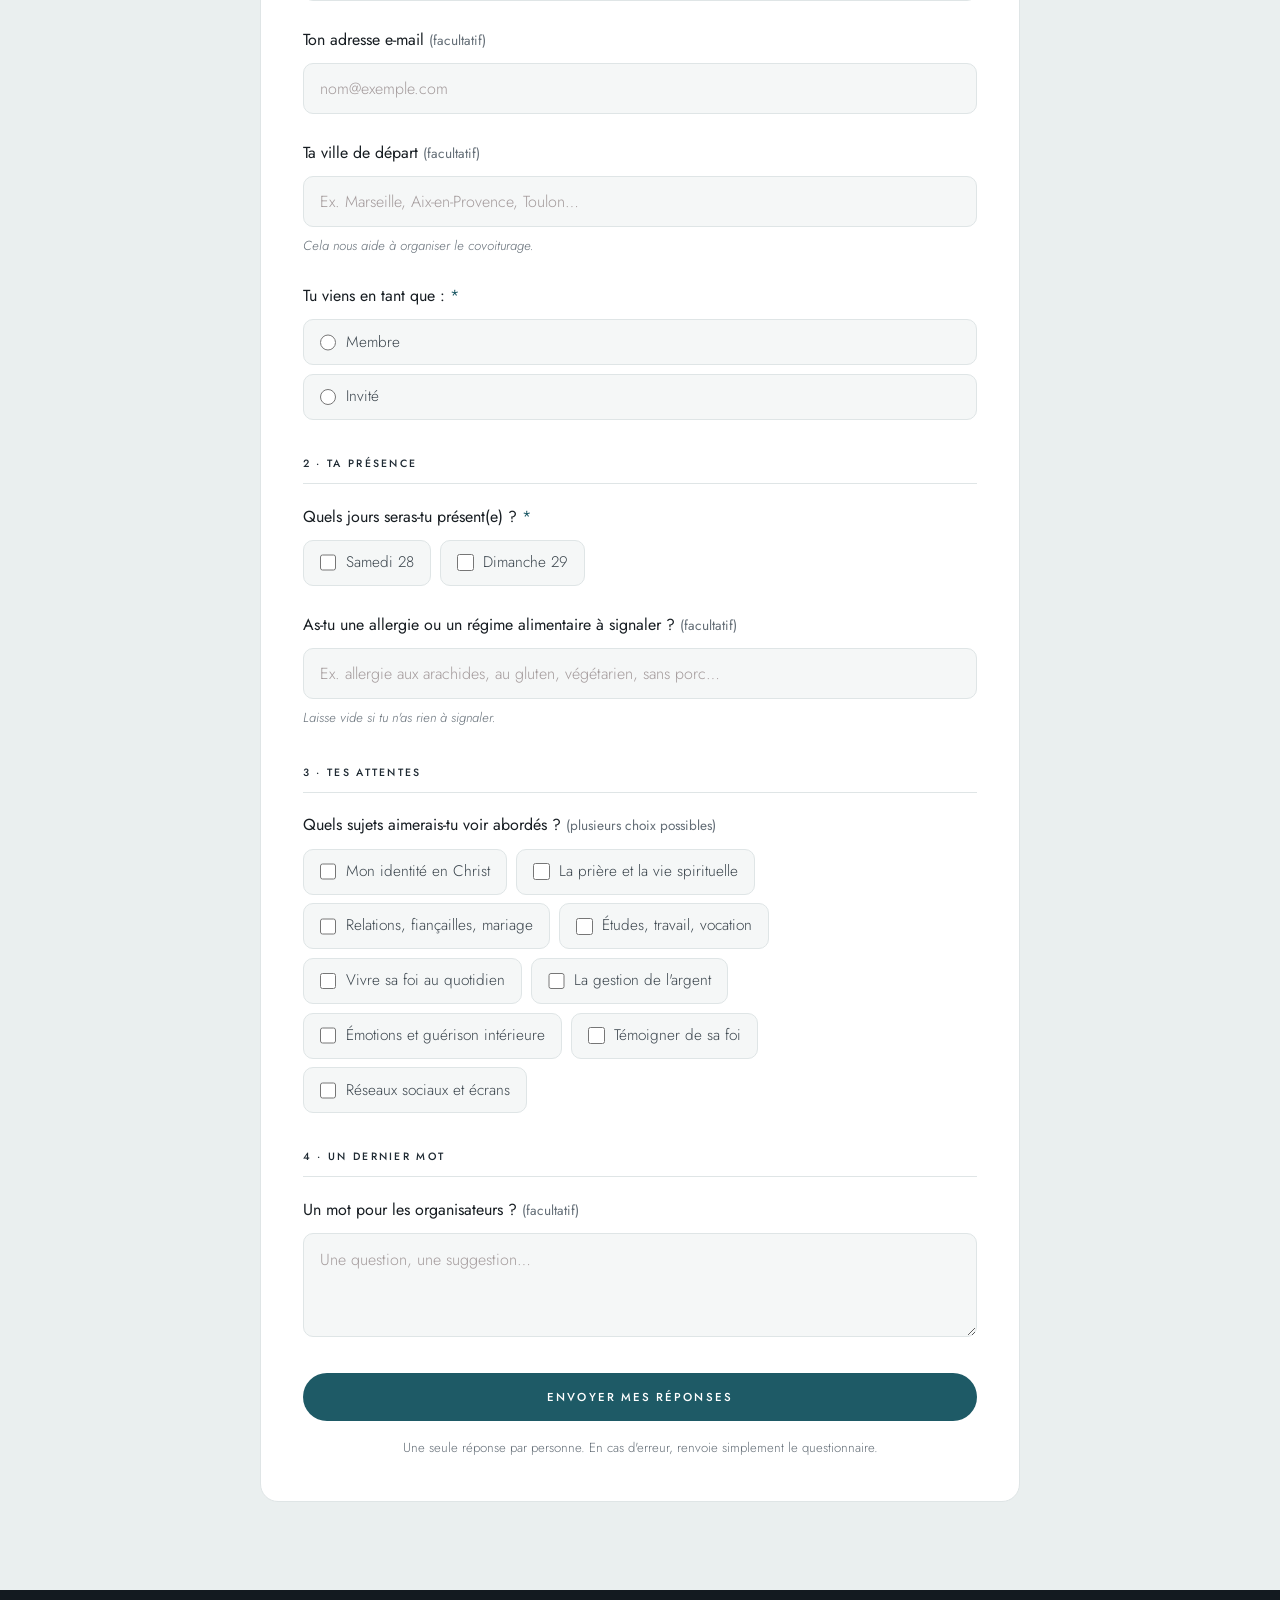
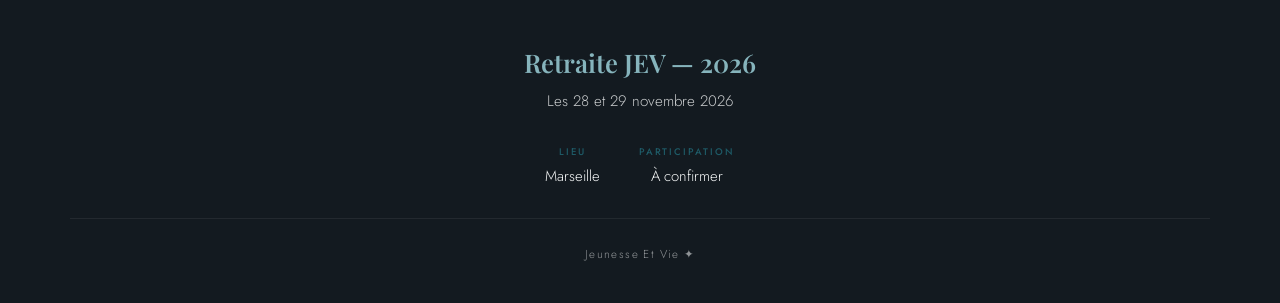
==== commit 1ad2be33: "Choix du statut : Membre / Invité Co-Authored-By: Claude Opus 5.5 <noreply@anthropic.com>" ====
--- a/index.html
+++ b/index.html
@@ -187,8 +187,8 @@
       <fieldset class="field">
         <legend class="q">Tu viens en tant que&nbsp;: <span class="req">*</span></legend>
         <div class="choices">
-          <label class="choice"><input type="radio" name="statut" value="Membre de JEV"><span>Membre de JEV</span></label>
-          <label class="choice"><input type="radio" name="statut" value="Invité(e)"><span>Invité(e) : je viens avec un ami ou je découvre JEV</span></label>
+          <label class="choice"><input type="radio" name="statut" value="Membre de JEV"><span>Membre</span></label>
+          <label class="choice"><input type="radio" name="statut" value="Invité(e)"><span>Invité</span></label>
         </div>
         <p class="err" data-err-for="statut"></p>
       </fieldset>
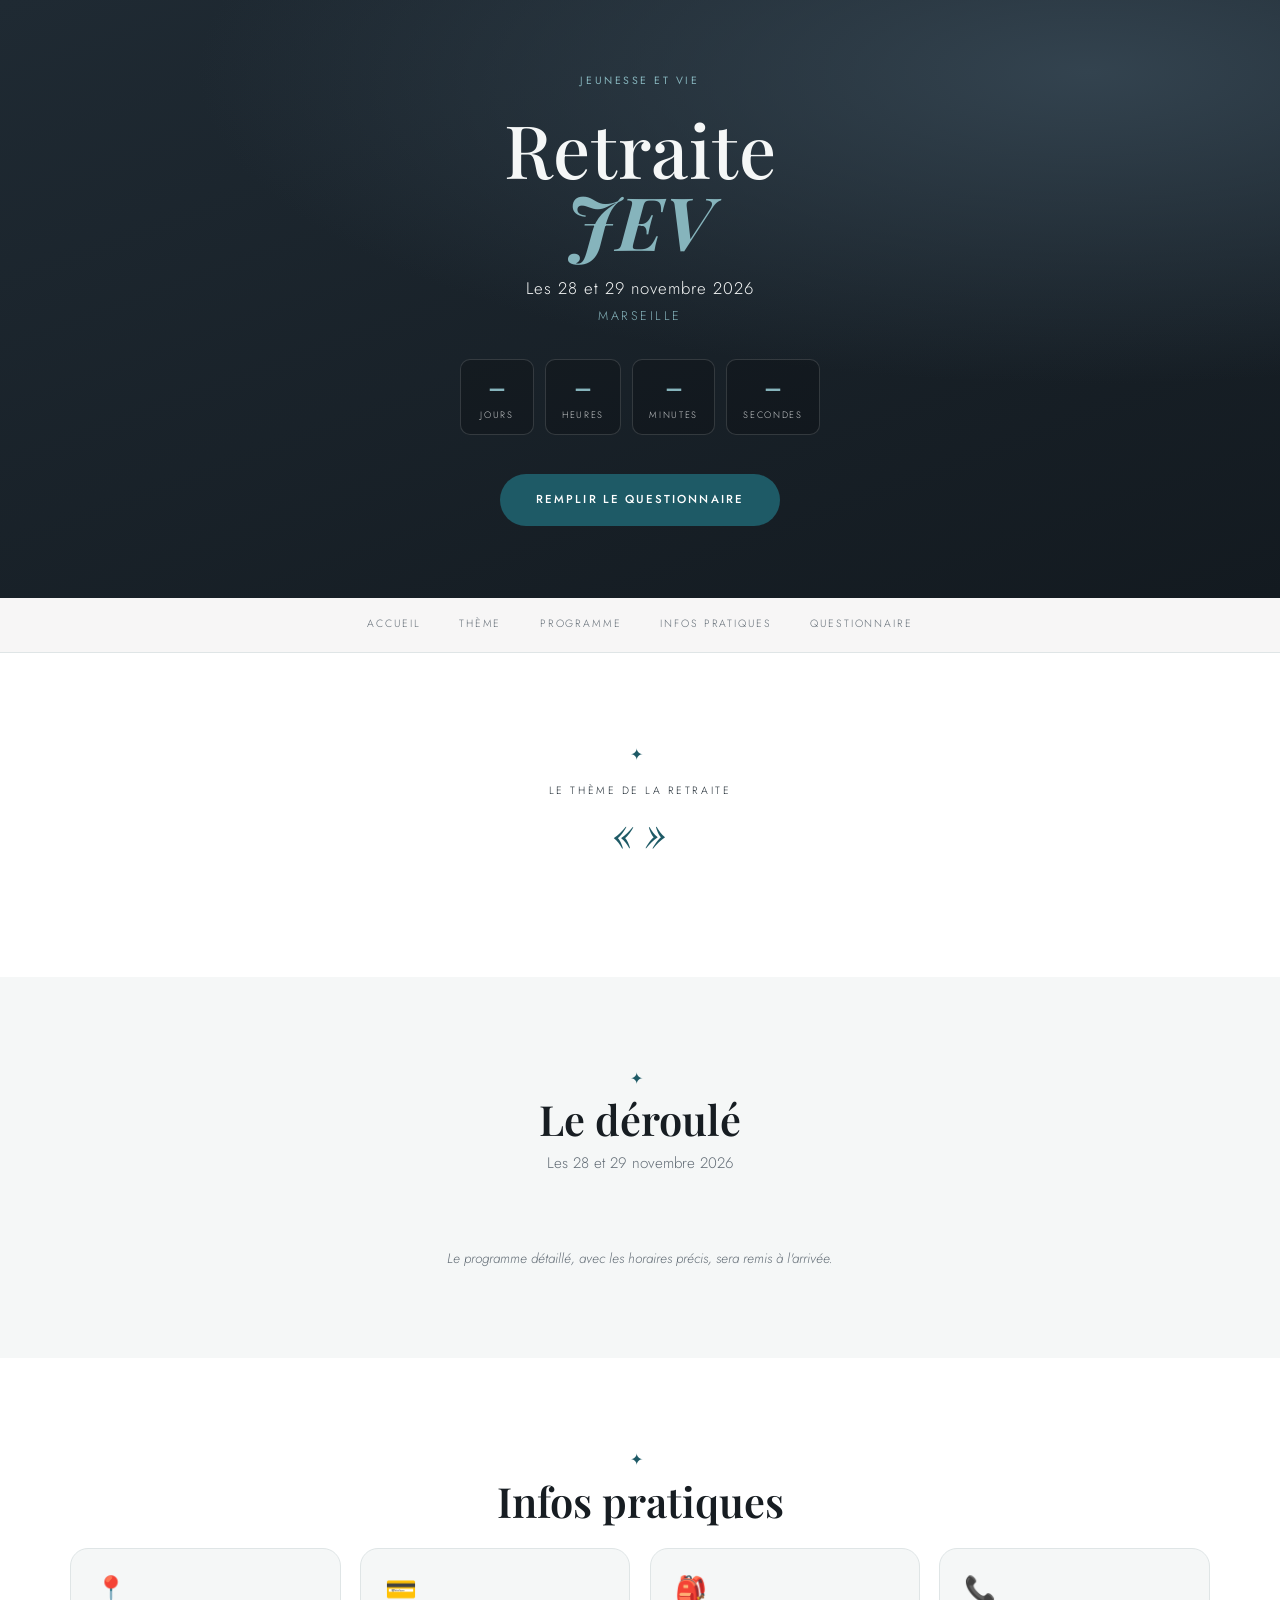
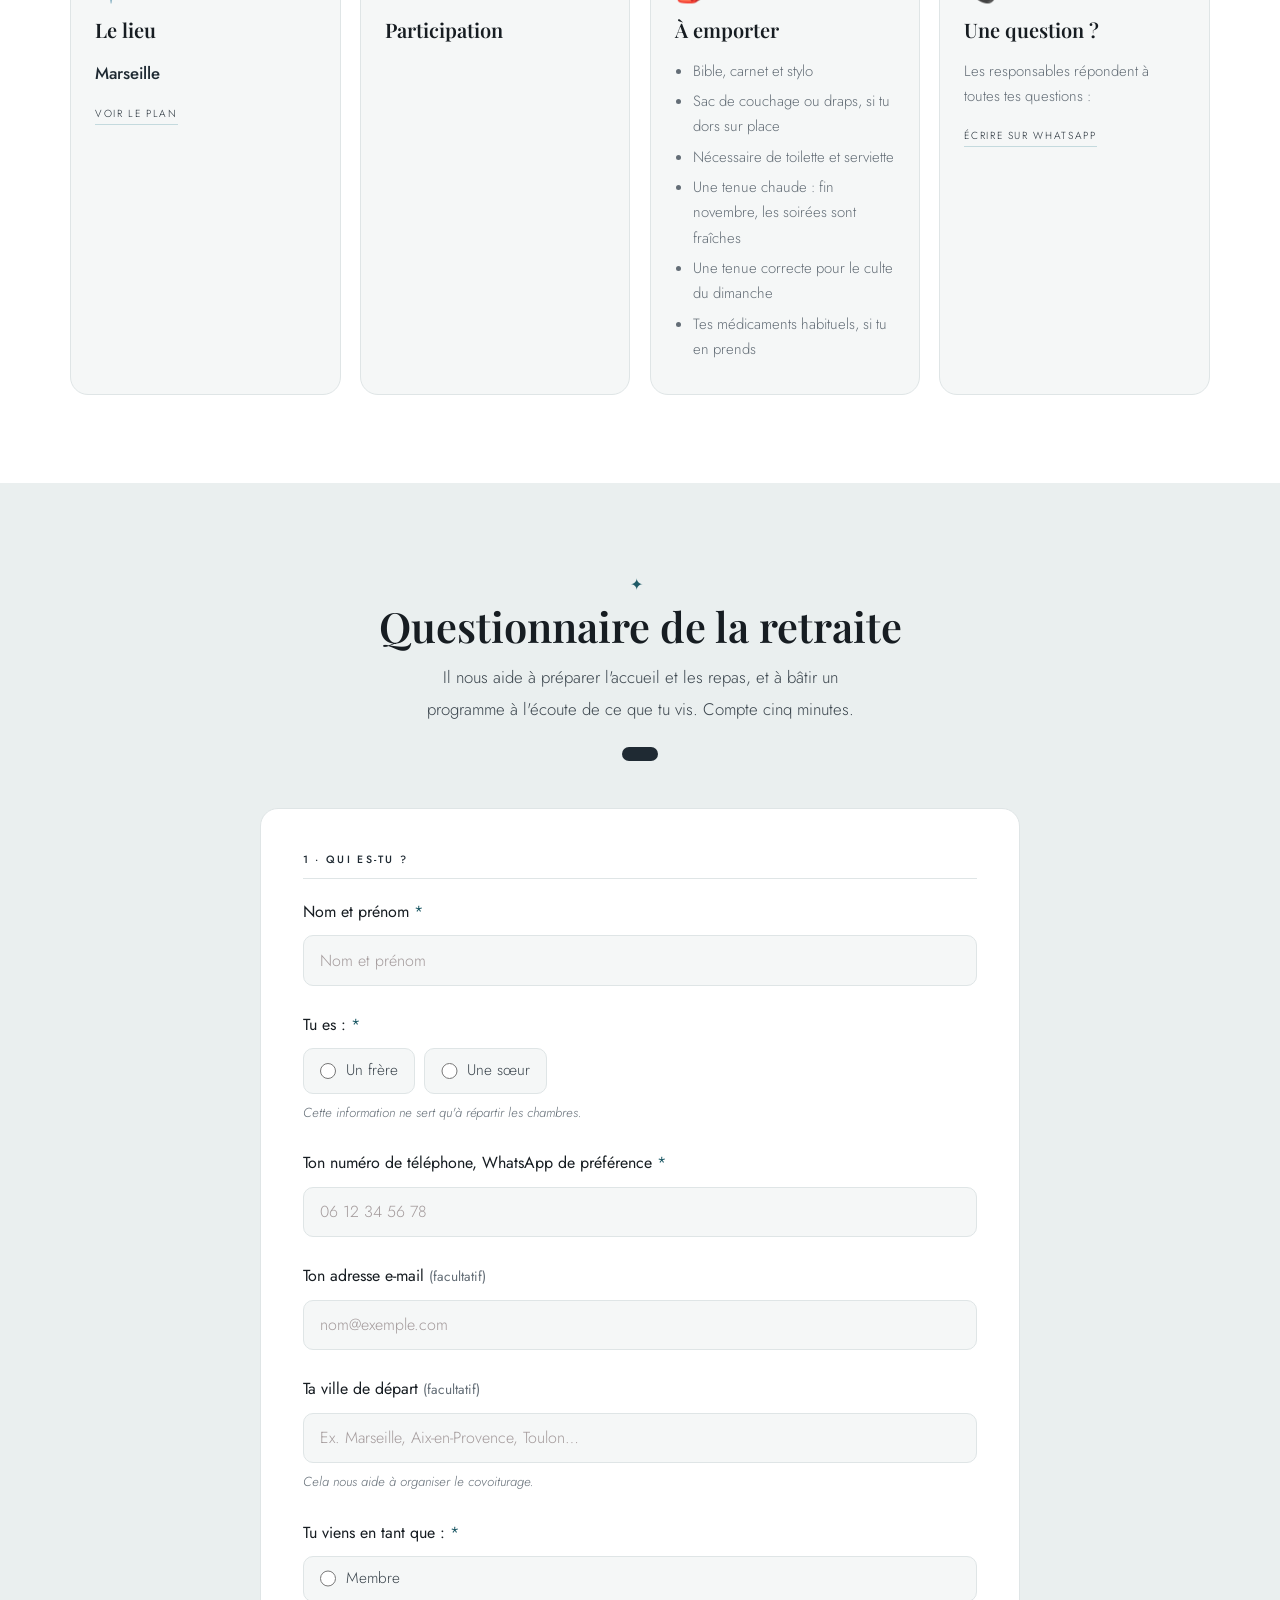
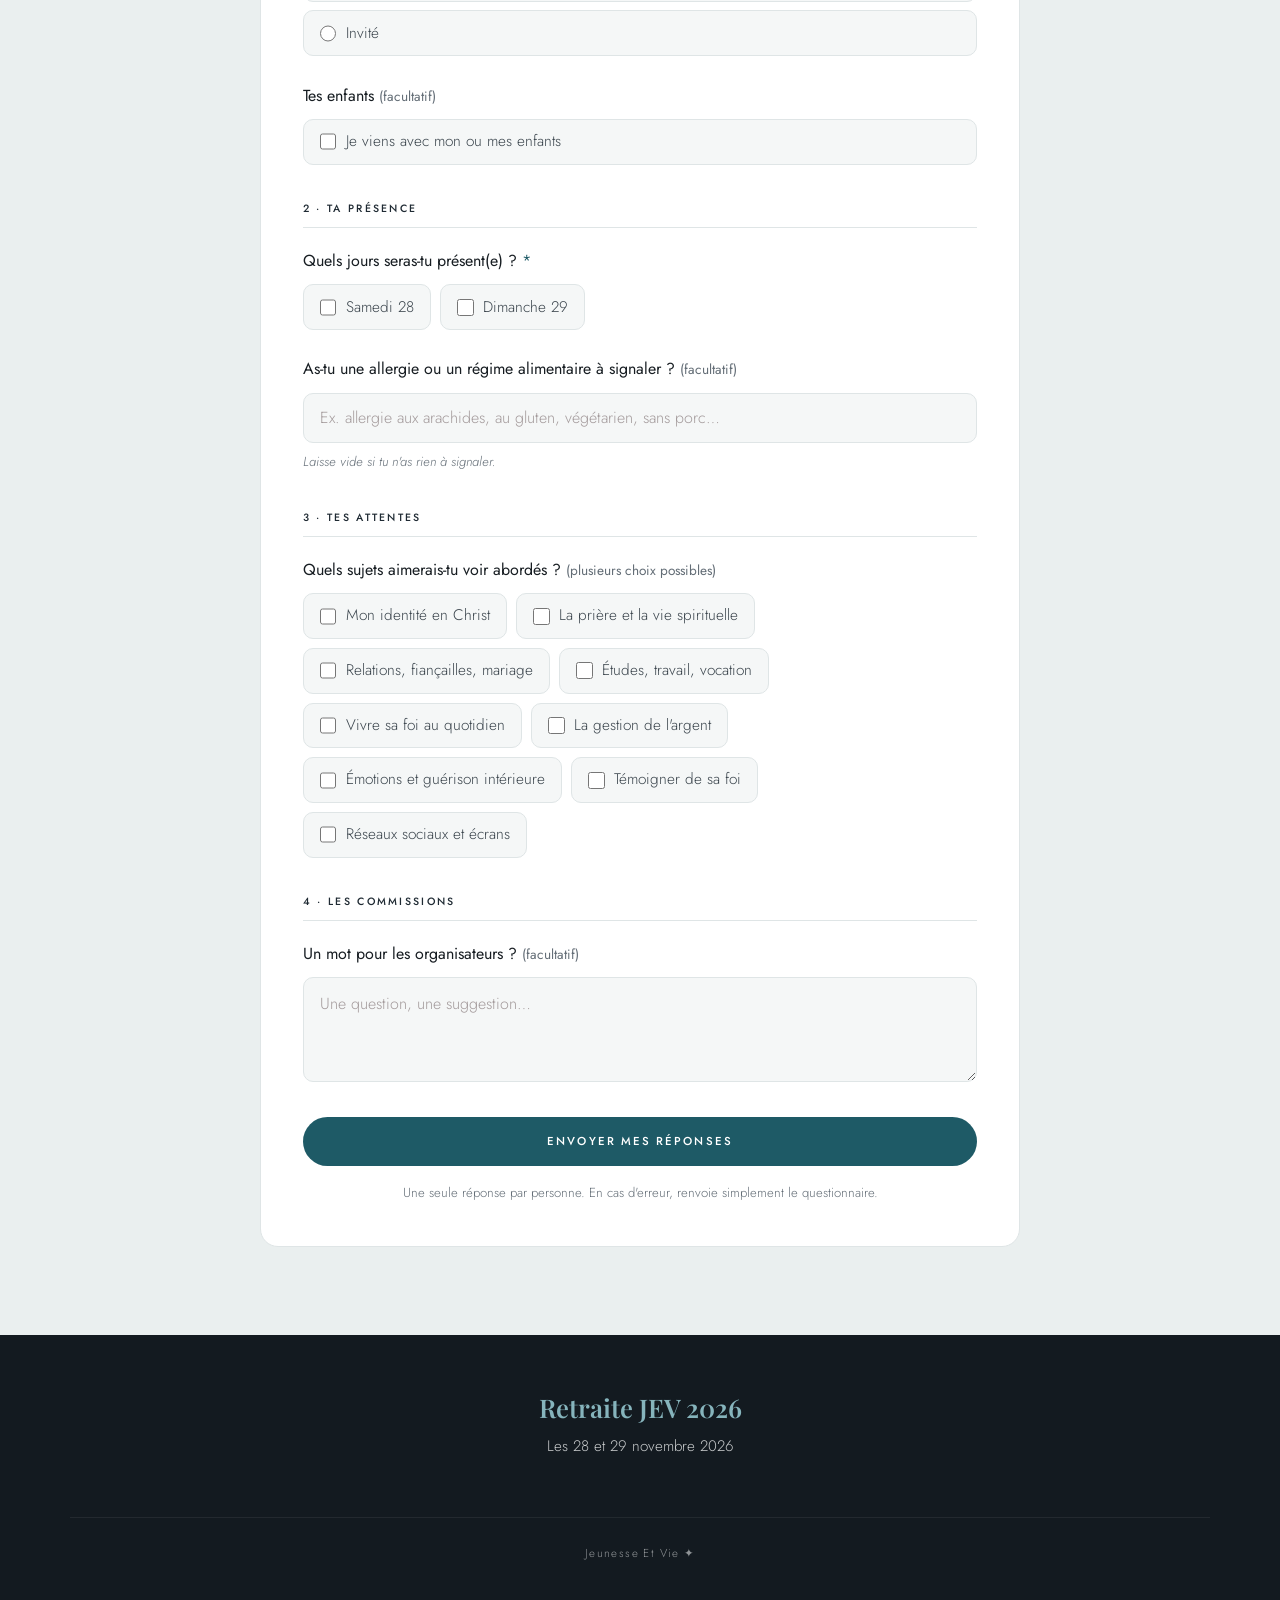
==== commit 9b2380e0: "Inscription des enfants avec le parent (nom + âge) Co-Authored-By: Claude Opus 5.5 <noreply@anthropi" ====
--- a/index.html
+++ b/index.html
@@ -196,6 +196,19 @@
       <fieldset class="field" id="field-invite-par" hidden>
         <label class="q" for="invite_par">Qui t'a invité(e)&nbsp;? <span class="opt">(facultatif)</span></label>
         <input class="input" type="text" id="invite_par" name="invite_par" placeholder="Le nom de la personne">
+      </fieldset>
+
+      <fieldset class="field">
+        <legend class="q">Tes enfants <span class="opt">(facultatif)</span></legend>
+        <div class="choices">
+          <label class="choice"><input type="checkbox" name="avec_enfants" value="Oui"><span>Je viens avec mon ou mes enfants</span></label>
+        </div>
+        <div id="bloc-enfants" hidden>
+          <div class="enfants" id="enfants-liste"></div>
+          <button type="button" class="btn btn--ghost enfant-ajout" id="enfant-ajout">+ Ajouter un enfant</button>
+          <p class="hint">Tes enfants sont inscrits avec toi : pas besoin de remplir un autre questionnaire pour eux.</p>
+        </div>
+        <p class="err" data-err-for="enfant_nom"></p>
       </fieldset>
 
       <!-- ============ 2. Présence ============ -->
--- a/style.css
+++ b/style.css
@@ -308,6 +308,16 @@
 }
 .choice span{ line-height:1.4; }
 
+.enfants{ display:flex; flex-direction:column; gap:.55rem; margin-top:.8rem; }
+.enfant{ display:flex; gap:.5rem; align-items:center; }
+.enfant .input--court{ max-width:5.5rem; flex:none; }
+.enfant-suppr{
+  flex:none; width:2.4rem; height:2.4rem; border:1px solid var(--line); border-radius:var(--r);
+  background:var(--fond); color:var(--gris); font-size:1.2rem; line-height:1; cursor:pointer;
+}
+.enfant-suppr:hover{ border-color:var(--line-accent); color:var(--principal); }
+.enfant-ajout{ margin-top:.7rem; }
+
 .field.is-invalid .input{ border-color:var(--err); background:#FDF3F2; }
 .field.is-invalid .choice{ border-color:#E8C4C1; }
 .err{ color:var(--err); font-size:.85rem; margin:.5rem 0 0; }
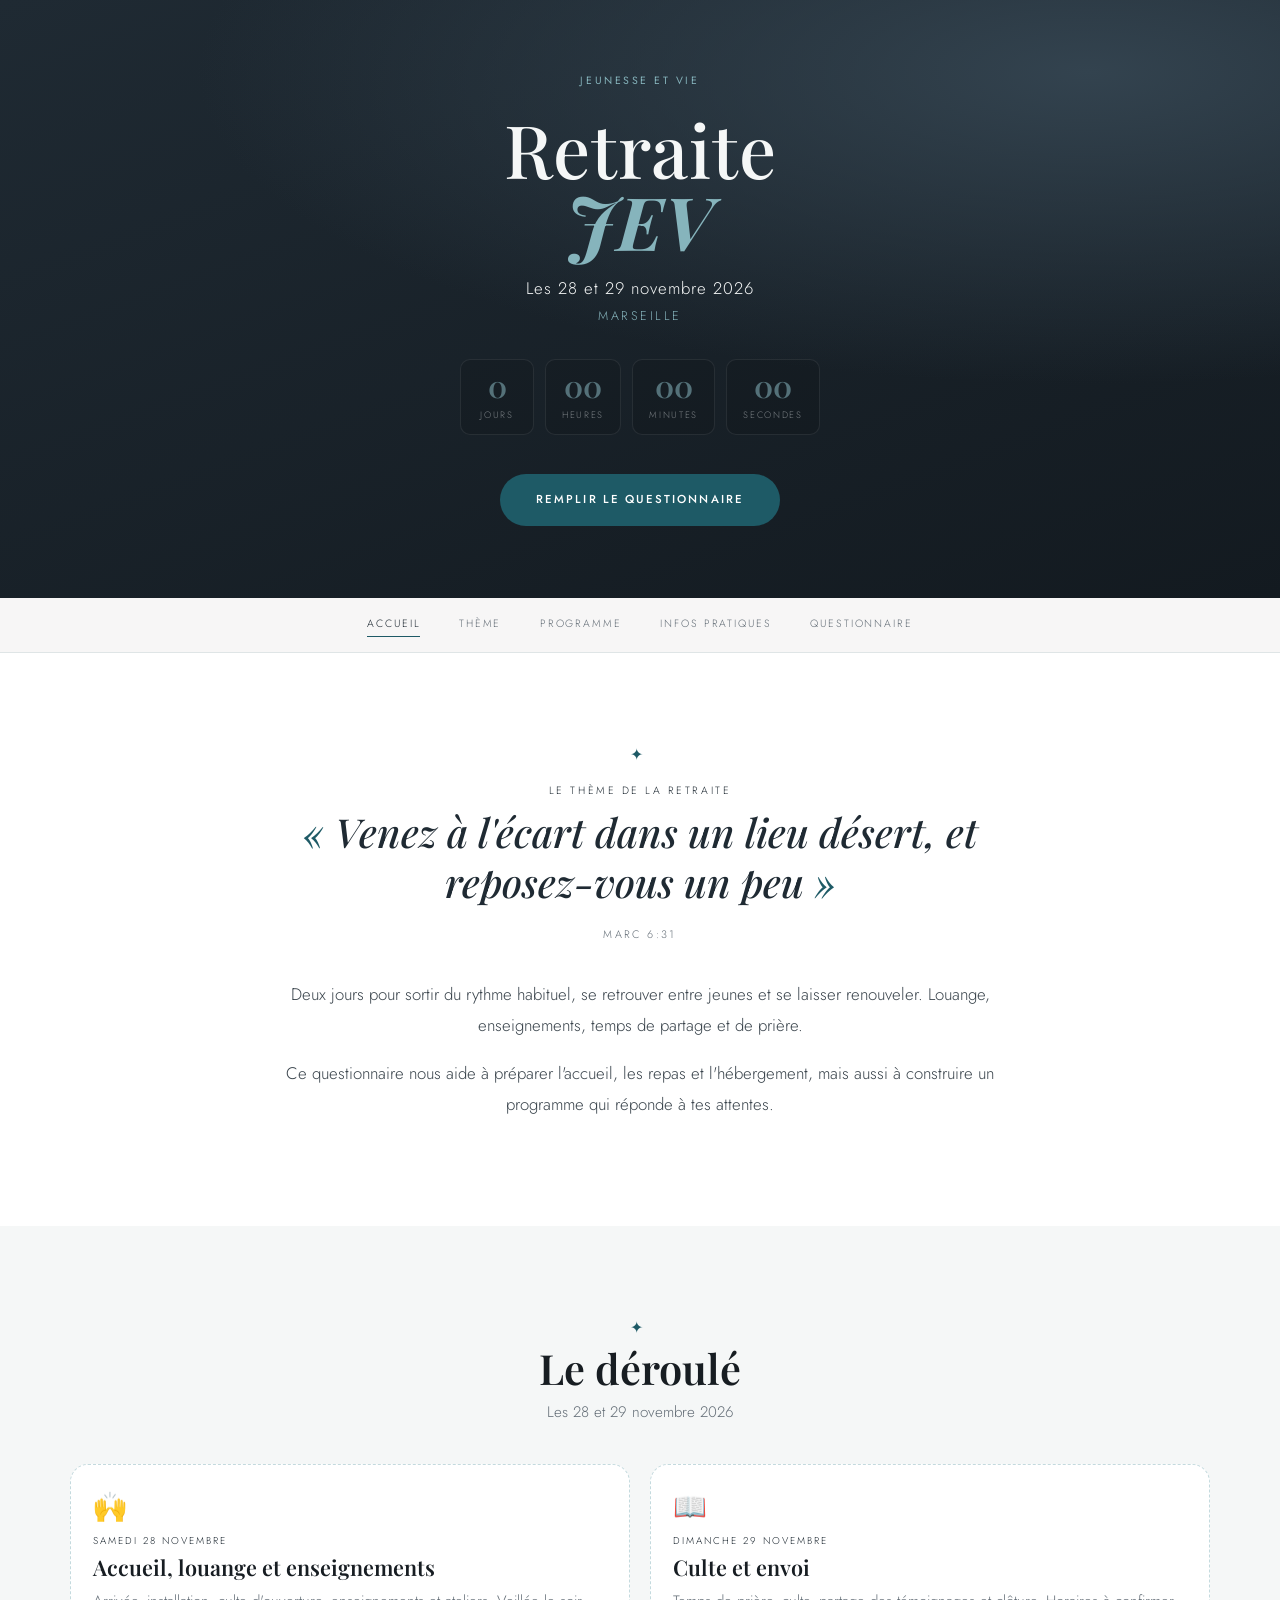
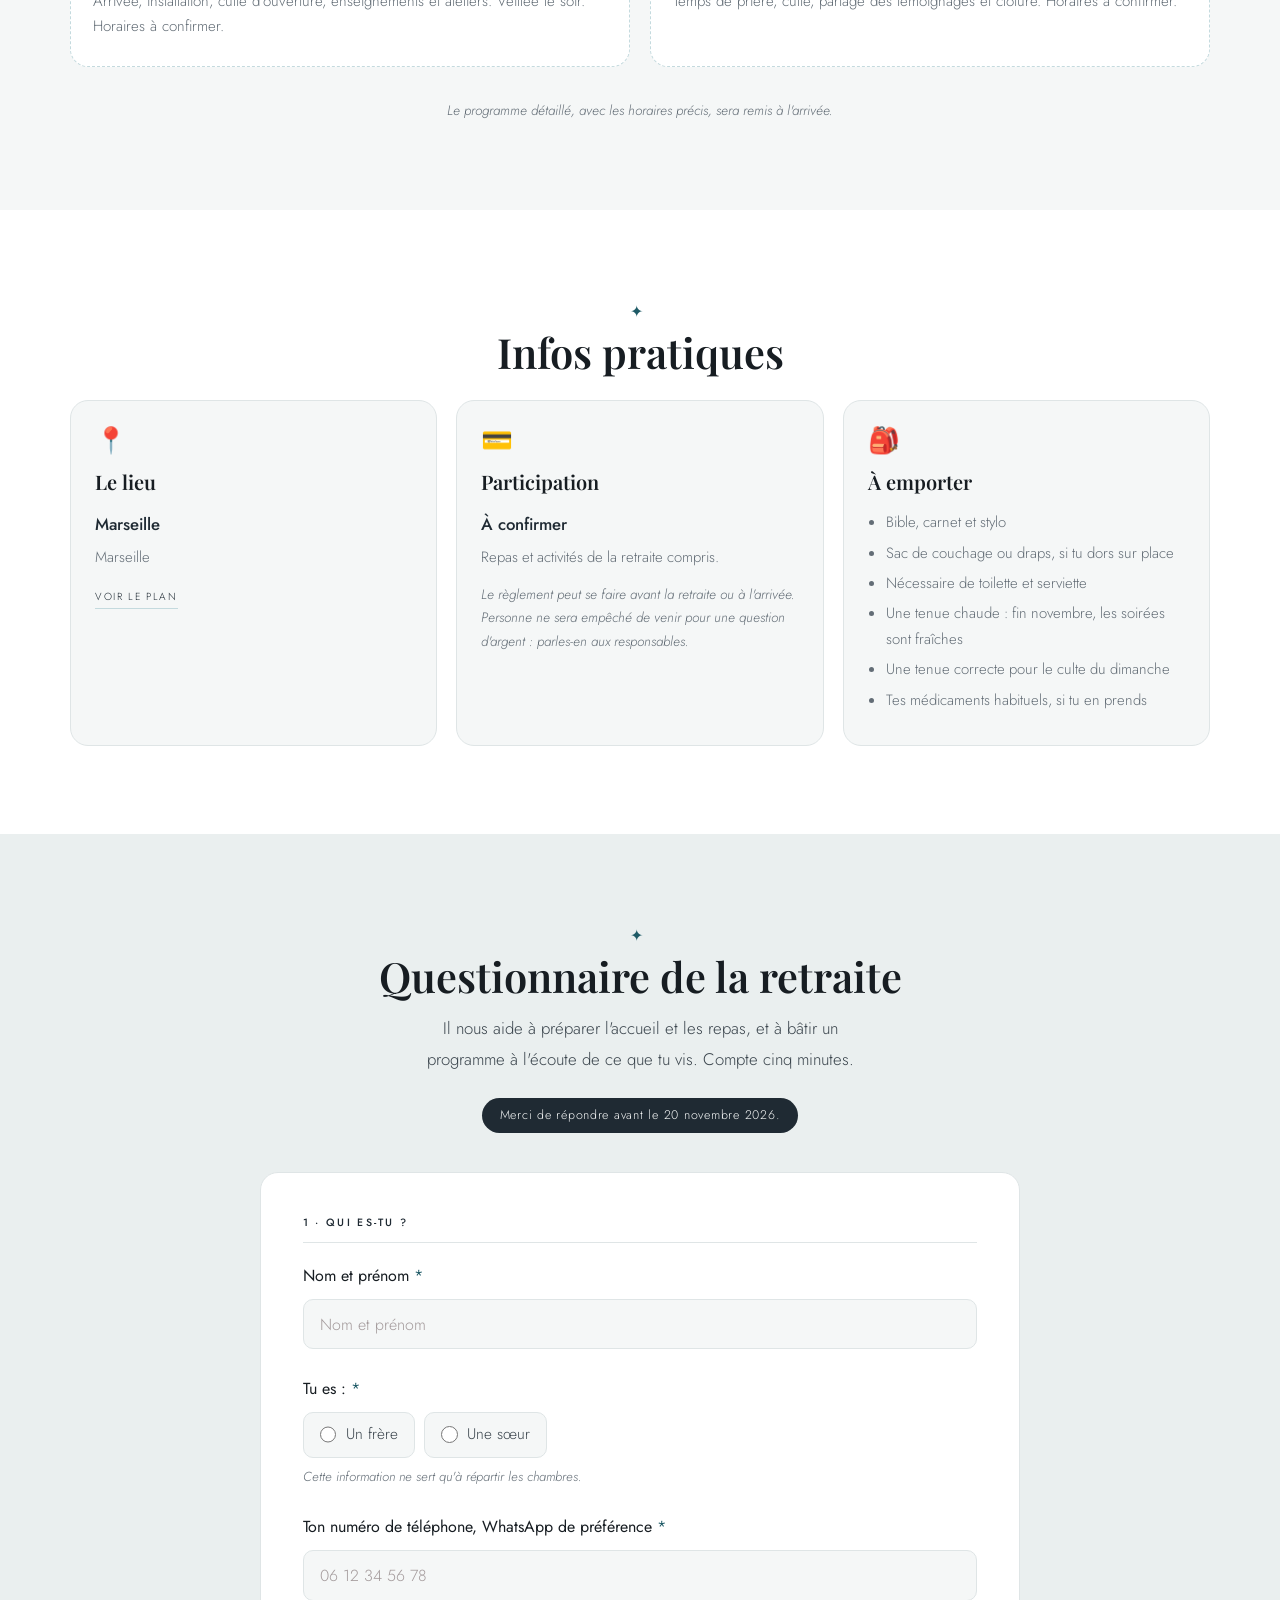
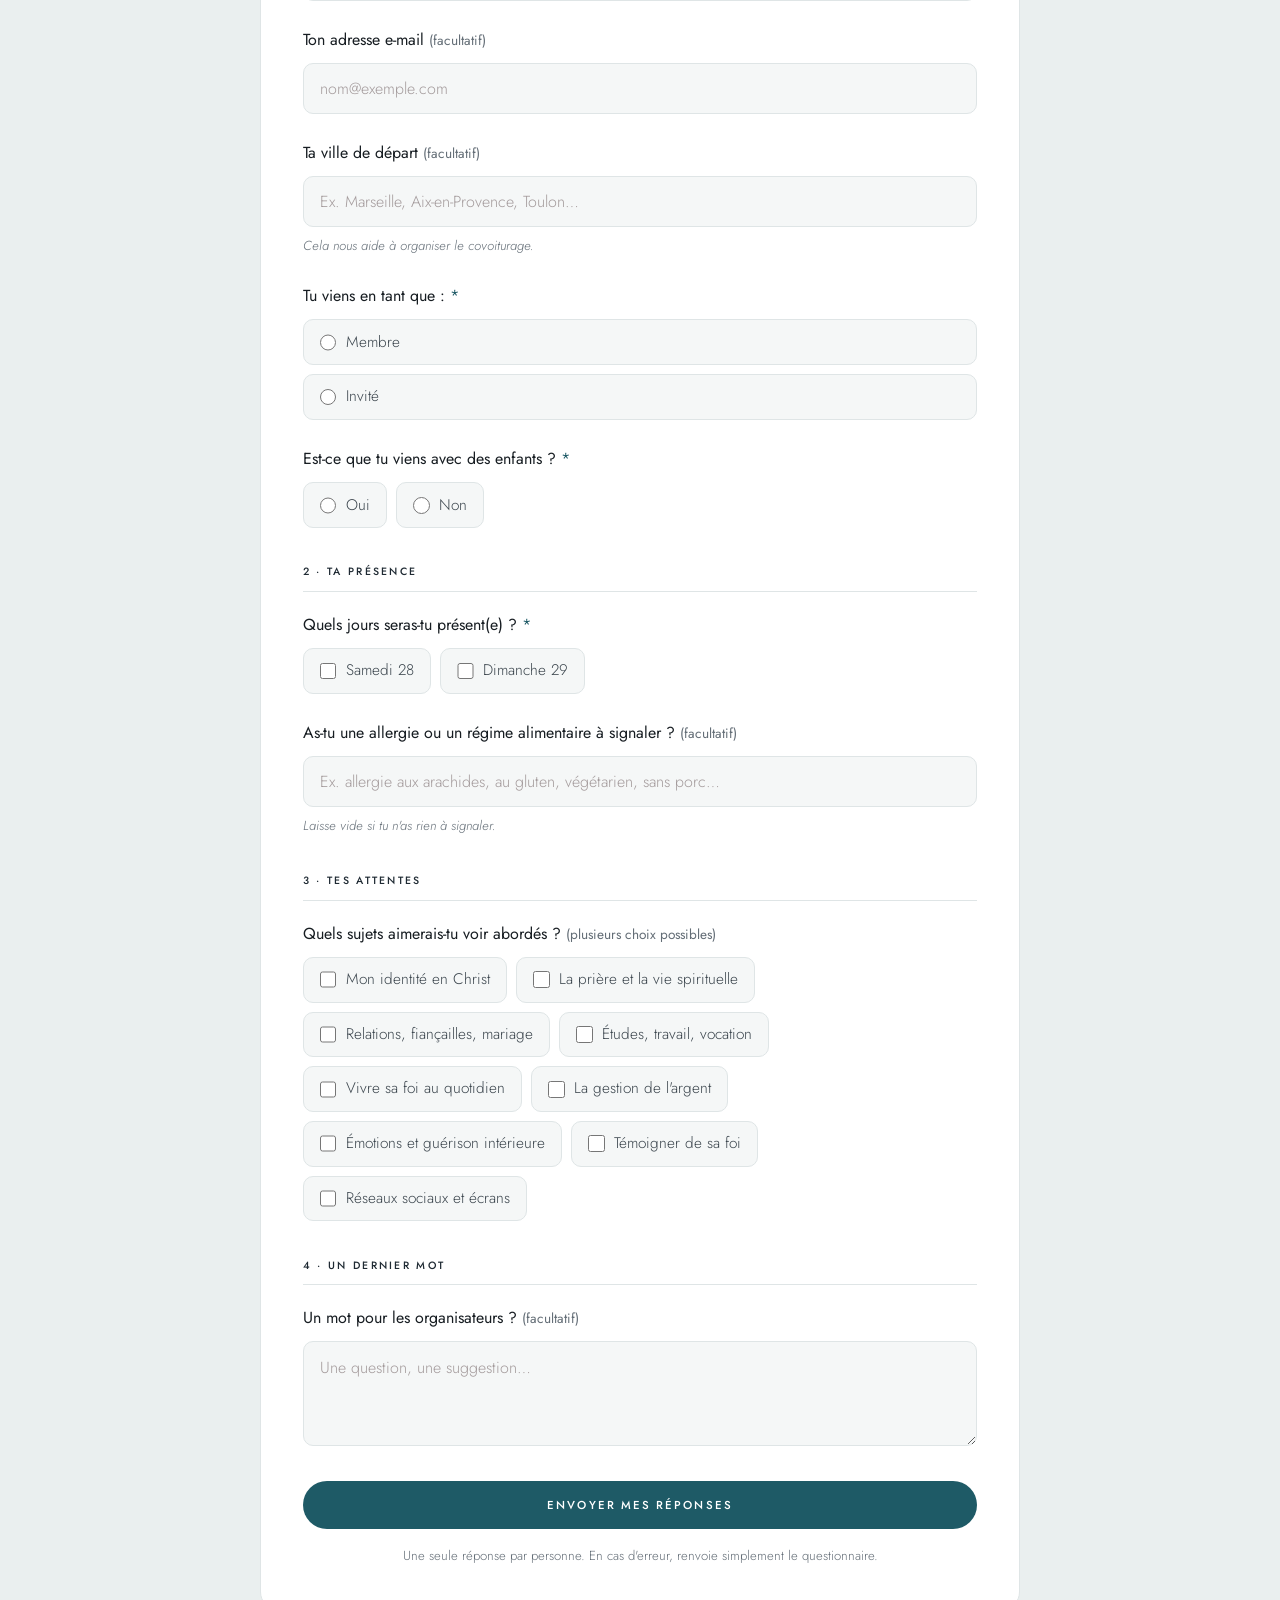
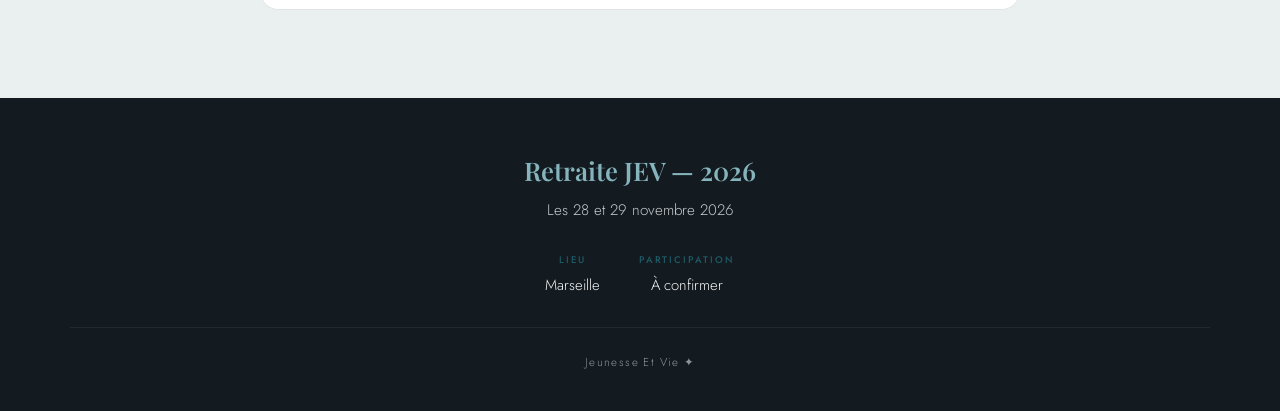
==== commit 54c4a76a: "Enfants : question Oui/Non + nombre + noms ; corrige l'apostrophe qui cassait app.js Co-Authored-By:" ====
--- a/index.html
+++ b/index.html
@@ -199,15 +199,21 @@
       </fieldset>
 
       <fieldset class="field">
-        <legend class="q">Tes enfants <span class="opt">(facultatif)</span></legend>
-        <div class="choices">
-          <label class="choice"><input type="checkbox" name="avec_enfants" value="Oui"><span>Je viens avec mon ou mes enfants</span></label>
-        </div>
-        <div id="bloc-enfants" hidden>
-          <div class="enfants" id="enfants-liste"></div>
-          <button type="button" class="btn btn--ghost enfant-ajout" id="enfant-ajout">+ Ajouter un enfant</button>
-          <p class="hint">Tes enfants sont inscrits avec toi : pas besoin de remplir un autre questionnaire pour eux.</p>
-        </div>
+        <legend class="q">Est-ce que tu viens avec des enfants&nbsp;? <span class="req">*</span></legend>
+        <div class="choices choices--row">
+          <label class="choice"><input type="radio" name="avec_enfants" value="Oui"><span>Oui</span></label>
+          <label class="choice"><input type="radio" name="avec_enfants" value="Non"><span>Non</span></label>
+        </div>
+        <p class="err" data-err-for="avec_enfants"></p>
+      </fieldset>
+
+      <fieldset class="field" id="bloc-enfants" hidden>
+        <label class="q" for="nb_enfants">Combien&nbsp;? <span class="req">*</span></label>
+        <input class="input input--court" type="number" id="nb_enfants" name="nb_enfants"
+               min="1" max="10" inputmode="numeric" placeholder="Ex. 2">
+        <p class="err" data-err-for="nb_enfants"></p>
+        <div class="enfants" id="enfants-liste"></div>
+        <p class="hint">Tes enfants sont inscrits avec toi : pas besoin de remplir un autre questionnaire pour eux.</p>
         <p class="err" data-err-for="enfant_nom"></p>
       </fieldset>
 
--- a/style.css
+++ b/style.css
@@ -311,12 +311,6 @@
 .enfants{ display:flex; flex-direction:column; gap:.55rem; margin-top:.8rem; }
 .enfant{ display:flex; gap:.5rem; align-items:center; }
 .enfant .input--court{ max-width:5.5rem; flex:none; }
-.enfant-suppr{
-  flex:none; width:2.4rem; height:2.4rem; border:1px solid var(--line); border-radius:var(--r);
-  background:var(--fond); color:var(--gris); font-size:1.2rem; line-height:1; cursor:pointer;
-}
-.enfant-suppr:hover{ border-color:var(--line-accent); color:var(--principal); }
-.enfant-ajout{ margin-top:.7rem; }
 
 .field.is-invalid .input{ border-color:var(--err); background:#FDF3F2; }
 .field.is-invalid .choice{ border-color:#E8C4C1; }
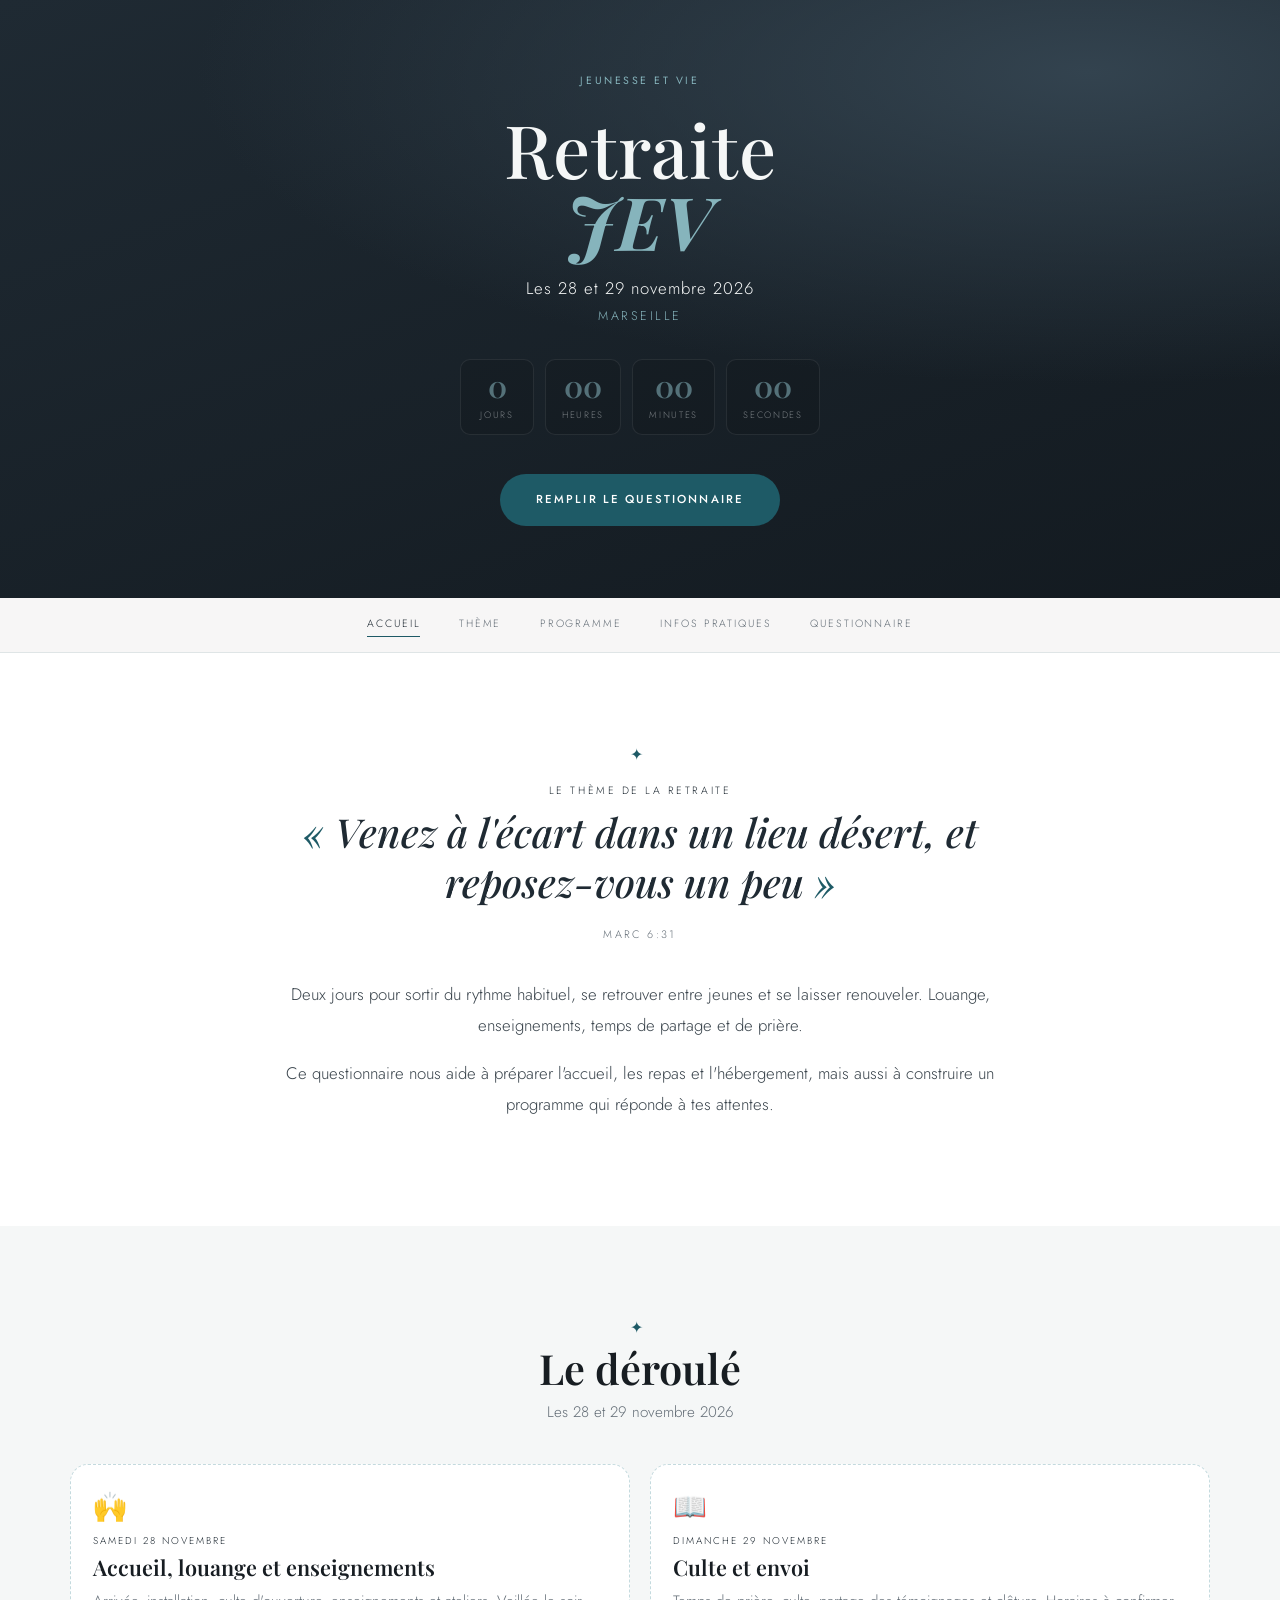
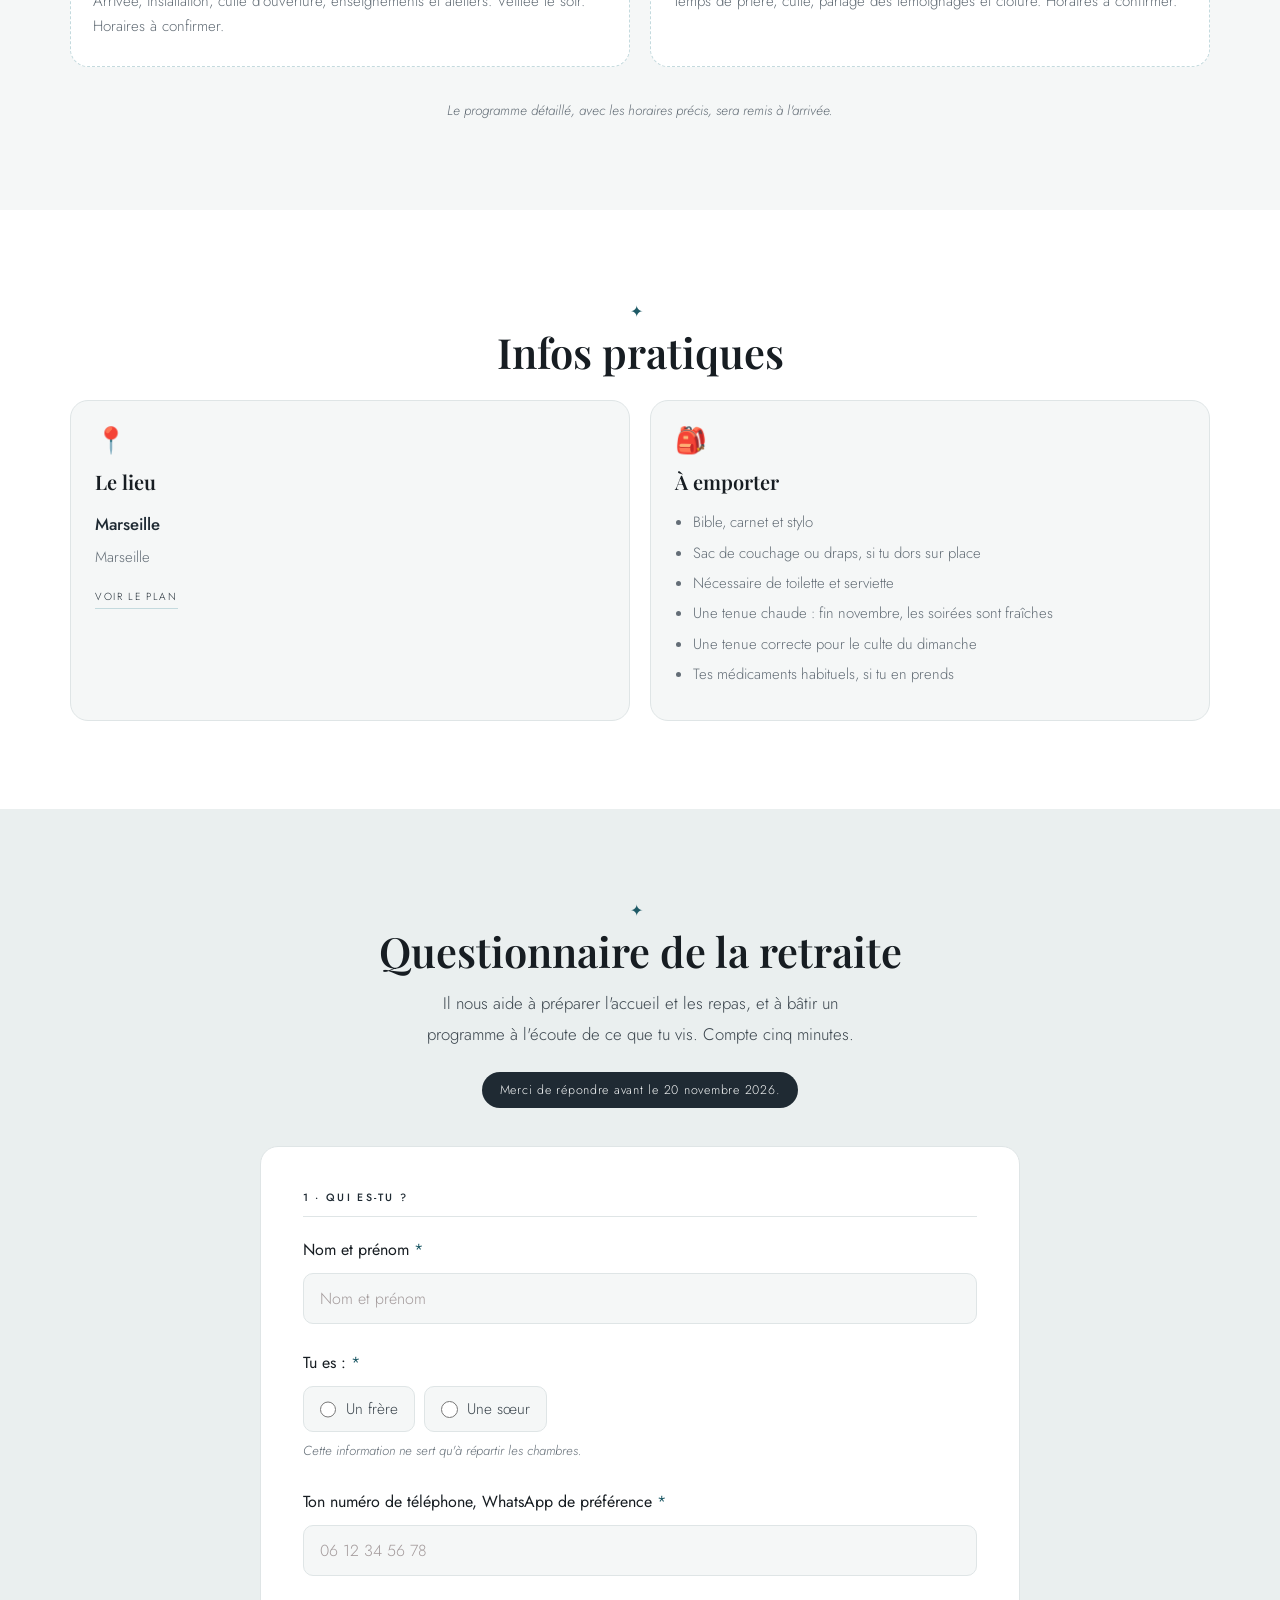
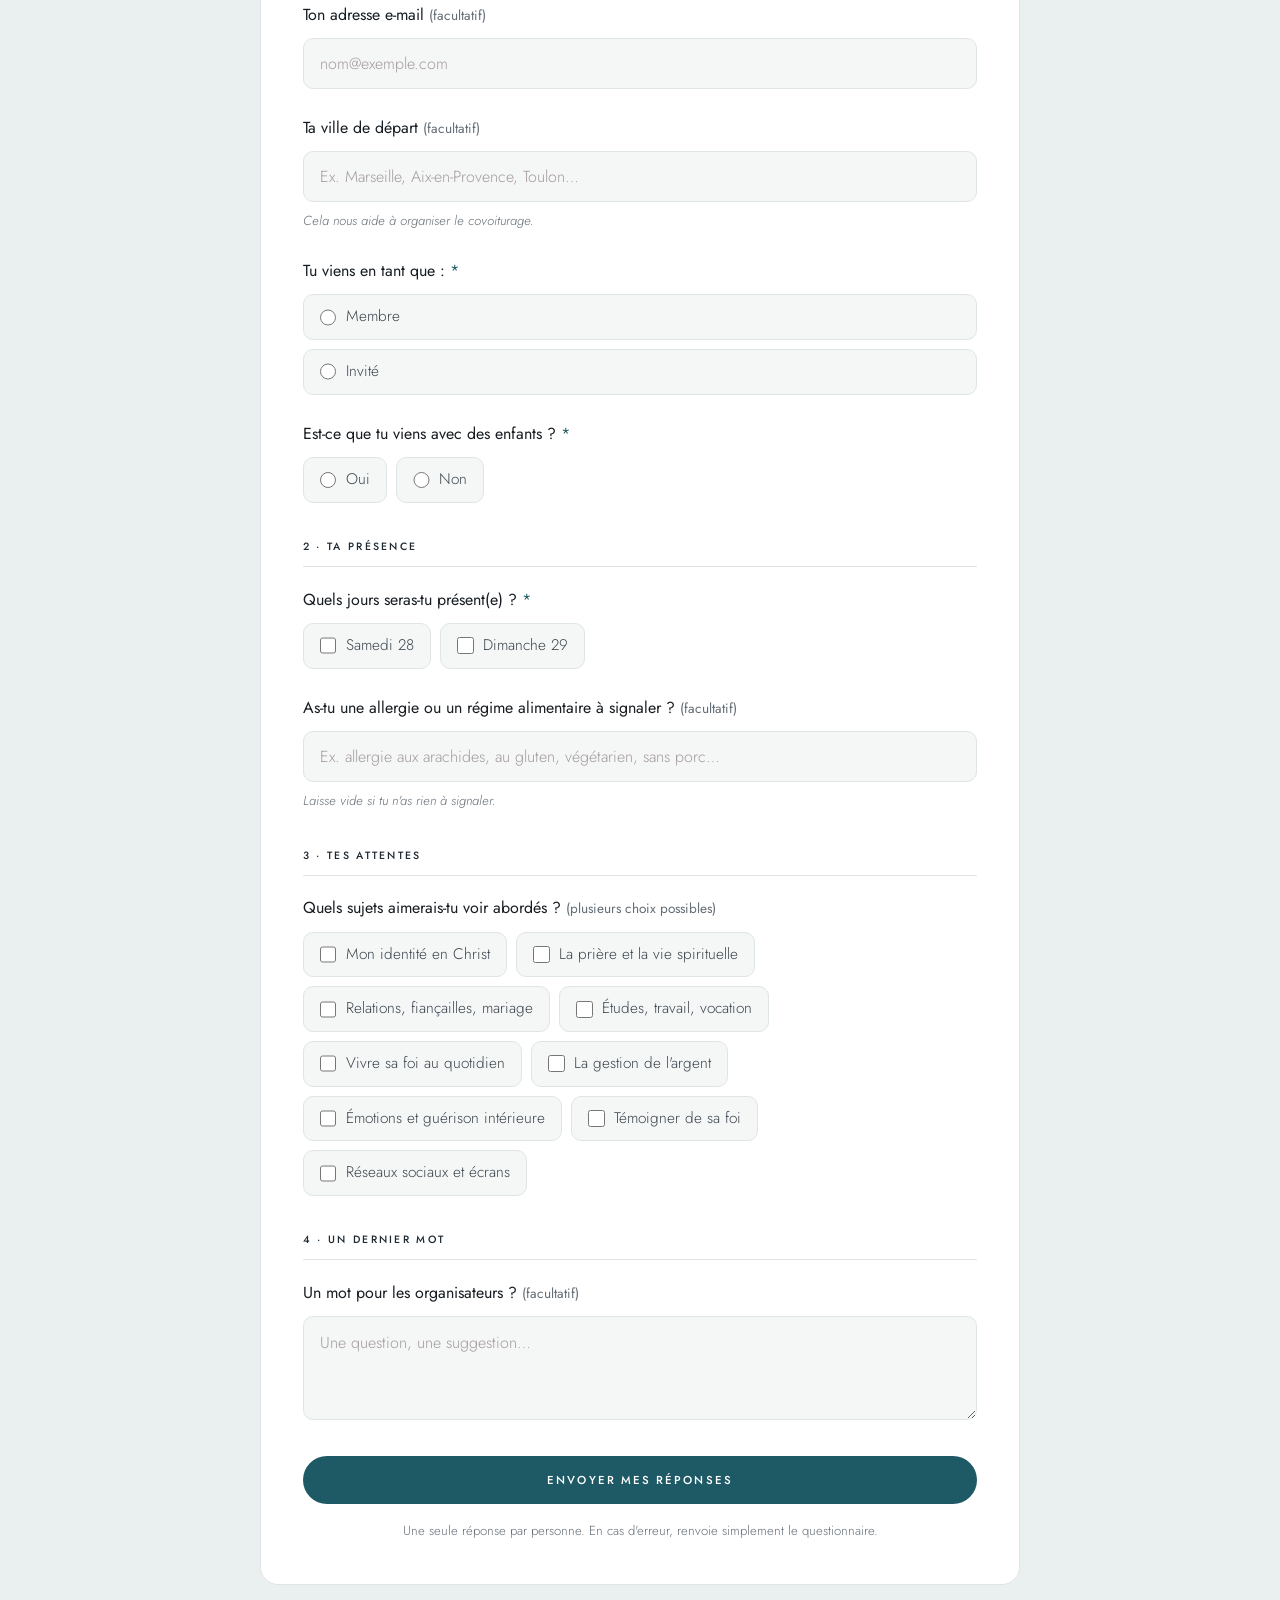
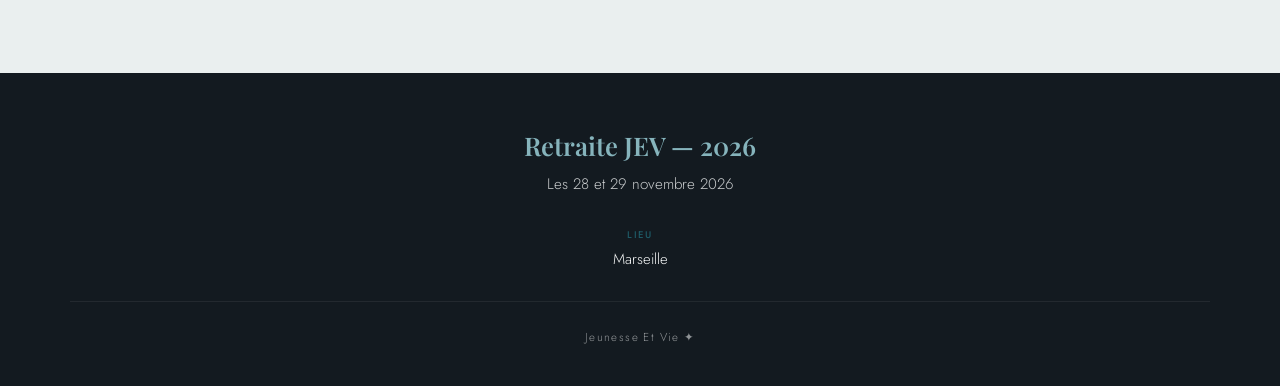
==== commit 59148275: "Retire l'encadré Participation des infos pratiques Co-Authored-By: Claude Opus 5.5 <noreply@anthropi" ====
--- a/index.html
+++ b/index.html
@@ -13,7 +13,7 @@
 <link rel="preconnect" href="https://fonts.googleapis.com">
 <link rel="preconnect" href="https://fonts.gstatic.com" crossorigin>
 <link href="https://fonts.googleapis.com/css2?family=Playfair+Display:ital,wght@0,500;0,600;0,700;1,500&family=Jost:wght@300;400;500;600&display=swap" rel="stylesheet">
-<link rel="stylesheet" href="style.css">
+<link rel="stylesheet" href="style.css?v=20261030c">
 </head>
 <body>
 
@@ -94,15 +94,6 @@
         <p class="card__fort" id="lieu-nom">Marseille</p>
         <p class="card__texte" id="lieu-adresse"></p>
         <a class="card__lien" id="lieu-carte" href="#" target="_blank" rel="noopener" hidden>Voir le plan</a>
-      </article>
-
-      <article class="card">
-        <div class="card__icone" aria-hidden="true">💳</div>
-        <h3 class="card__titre">Participation</h3>
-        <p class="card__fort" id="cotisation-montant"></p>
-        <p class="card__texte" id="cotisation-detail"></p>
-        <div class="card__paiement" id="cotisation-paiement"></div>
-        <p class="card__note" id="cotisation-note"></p>
       </article>
 
       <article class="card">
@@ -320,7 +311,7 @@
   </div>
 </footer>
 
-<script src="config.js"></script>
-<script src="app.js"></script>
+<script src="config.js?v=20261030c"></script>
+<script src="app.js?v=20261030c"></script>
 </body>
 </html>
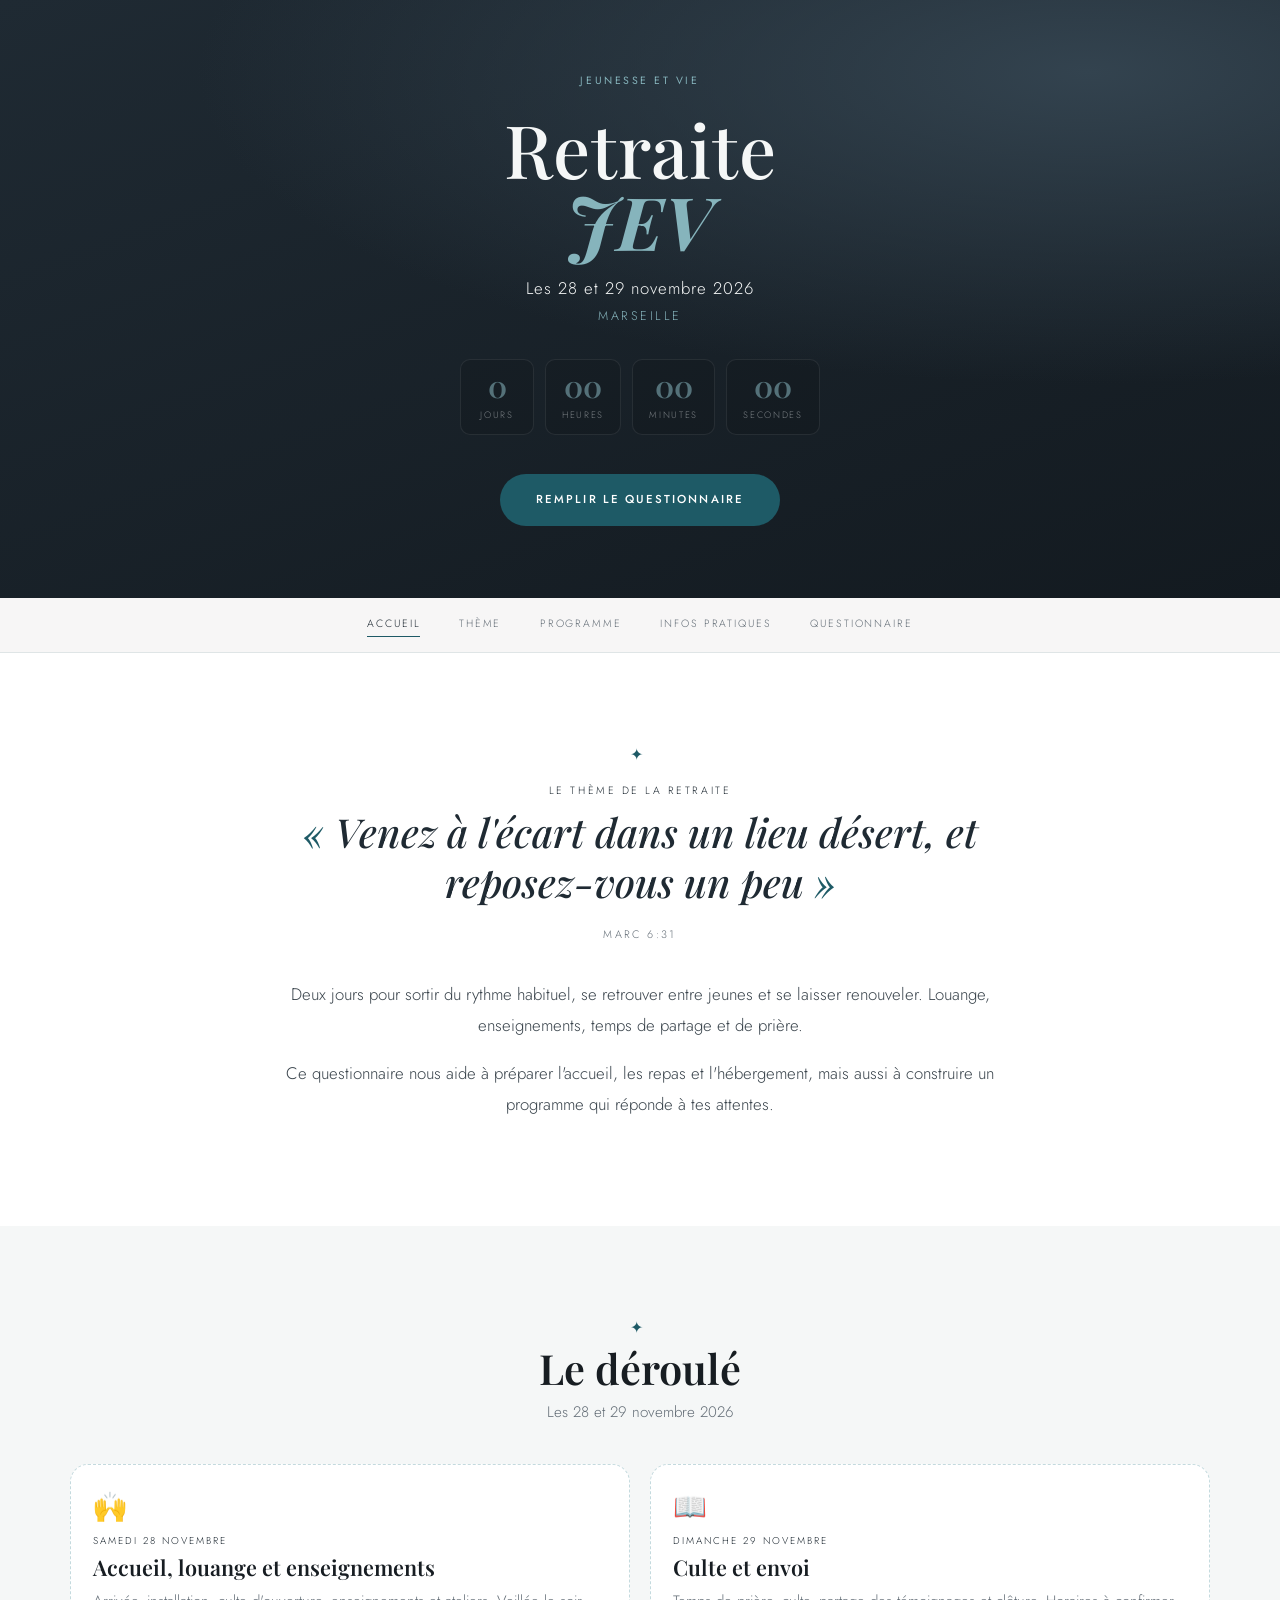
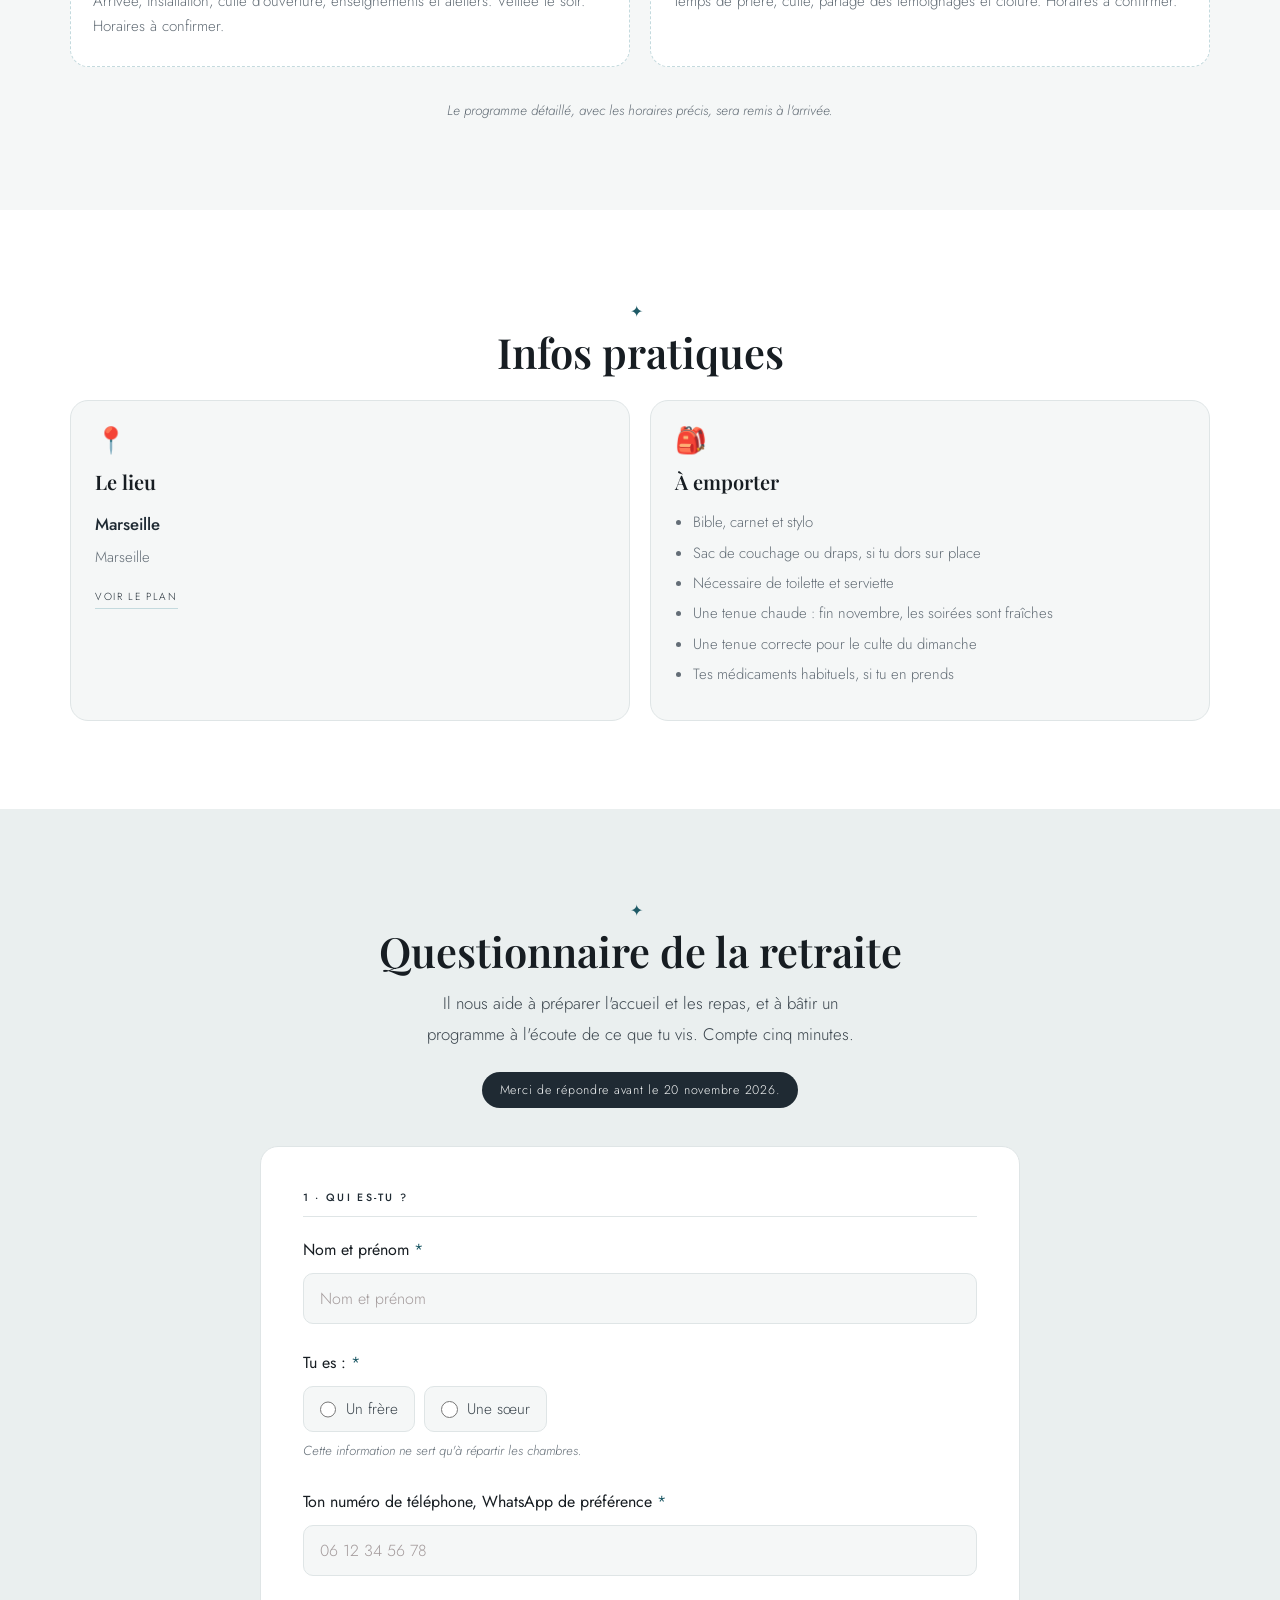
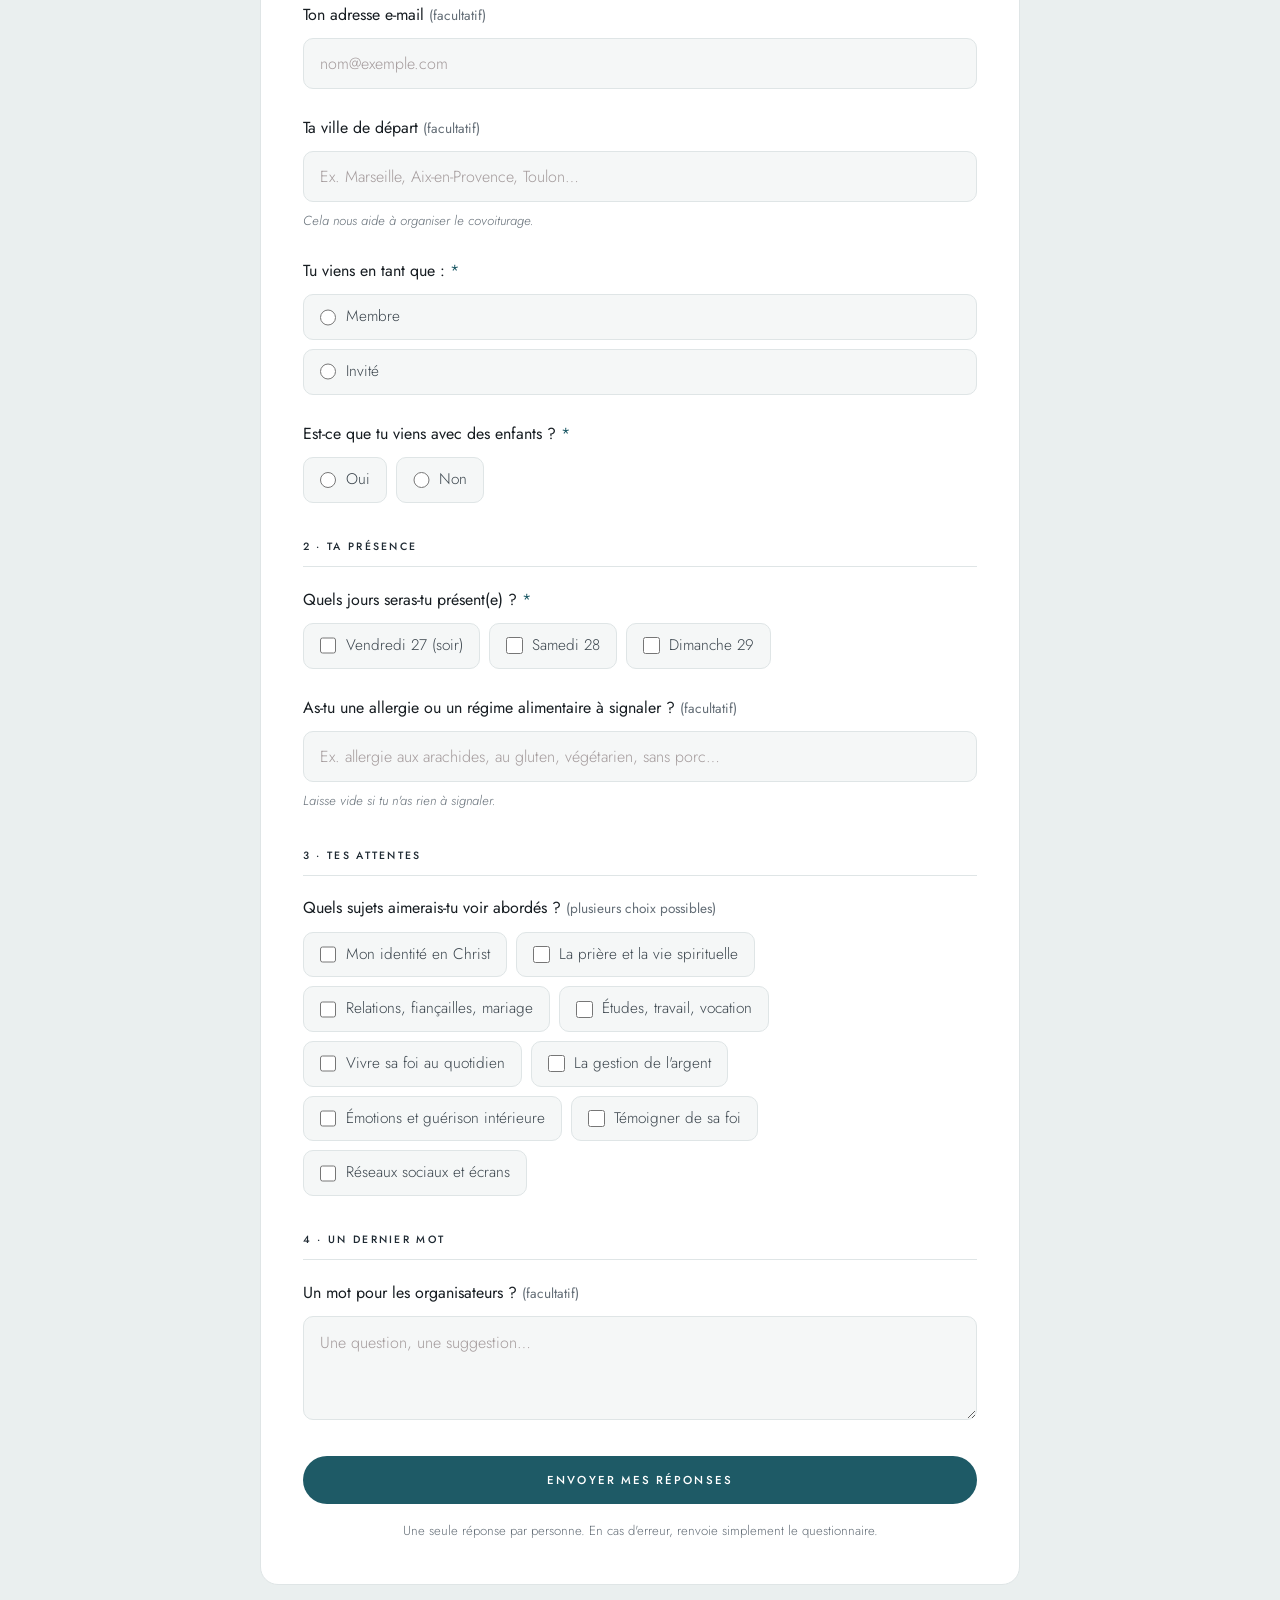
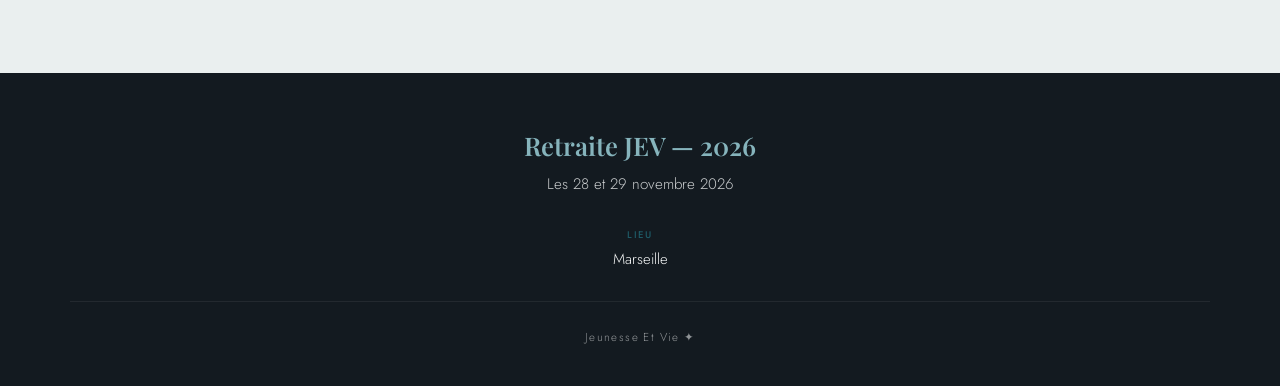
==== commit a2f0ddc2: "Ajoute le vendredi soir aux jours de présence (+ compteur admin) Co-Authored-By: Claude Opus 5.5 <no" ====
--- a/index.html
+++ b/index.html
@@ -214,6 +214,7 @@
       <fieldset class="field">
         <legend class="q">Quels jours seras-tu présent(e)&nbsp;? <span class="req">*</span></legend>
         <div class="choices choices--row">
+          <label class="choice"><input type="checkbox" name="jours" value="Ven. 27 soir"><span>Vendredi 27 (soir)</span></label>
           <label class="choice"><input type="checkbox" name="jours" value="Sam. 28"><span>Samedi 28</span></label>
           <label class="choice"><input type="checkbox" name="jours" value="Dim. 29"><span>Dimanche 29</span></label>
         </div>
